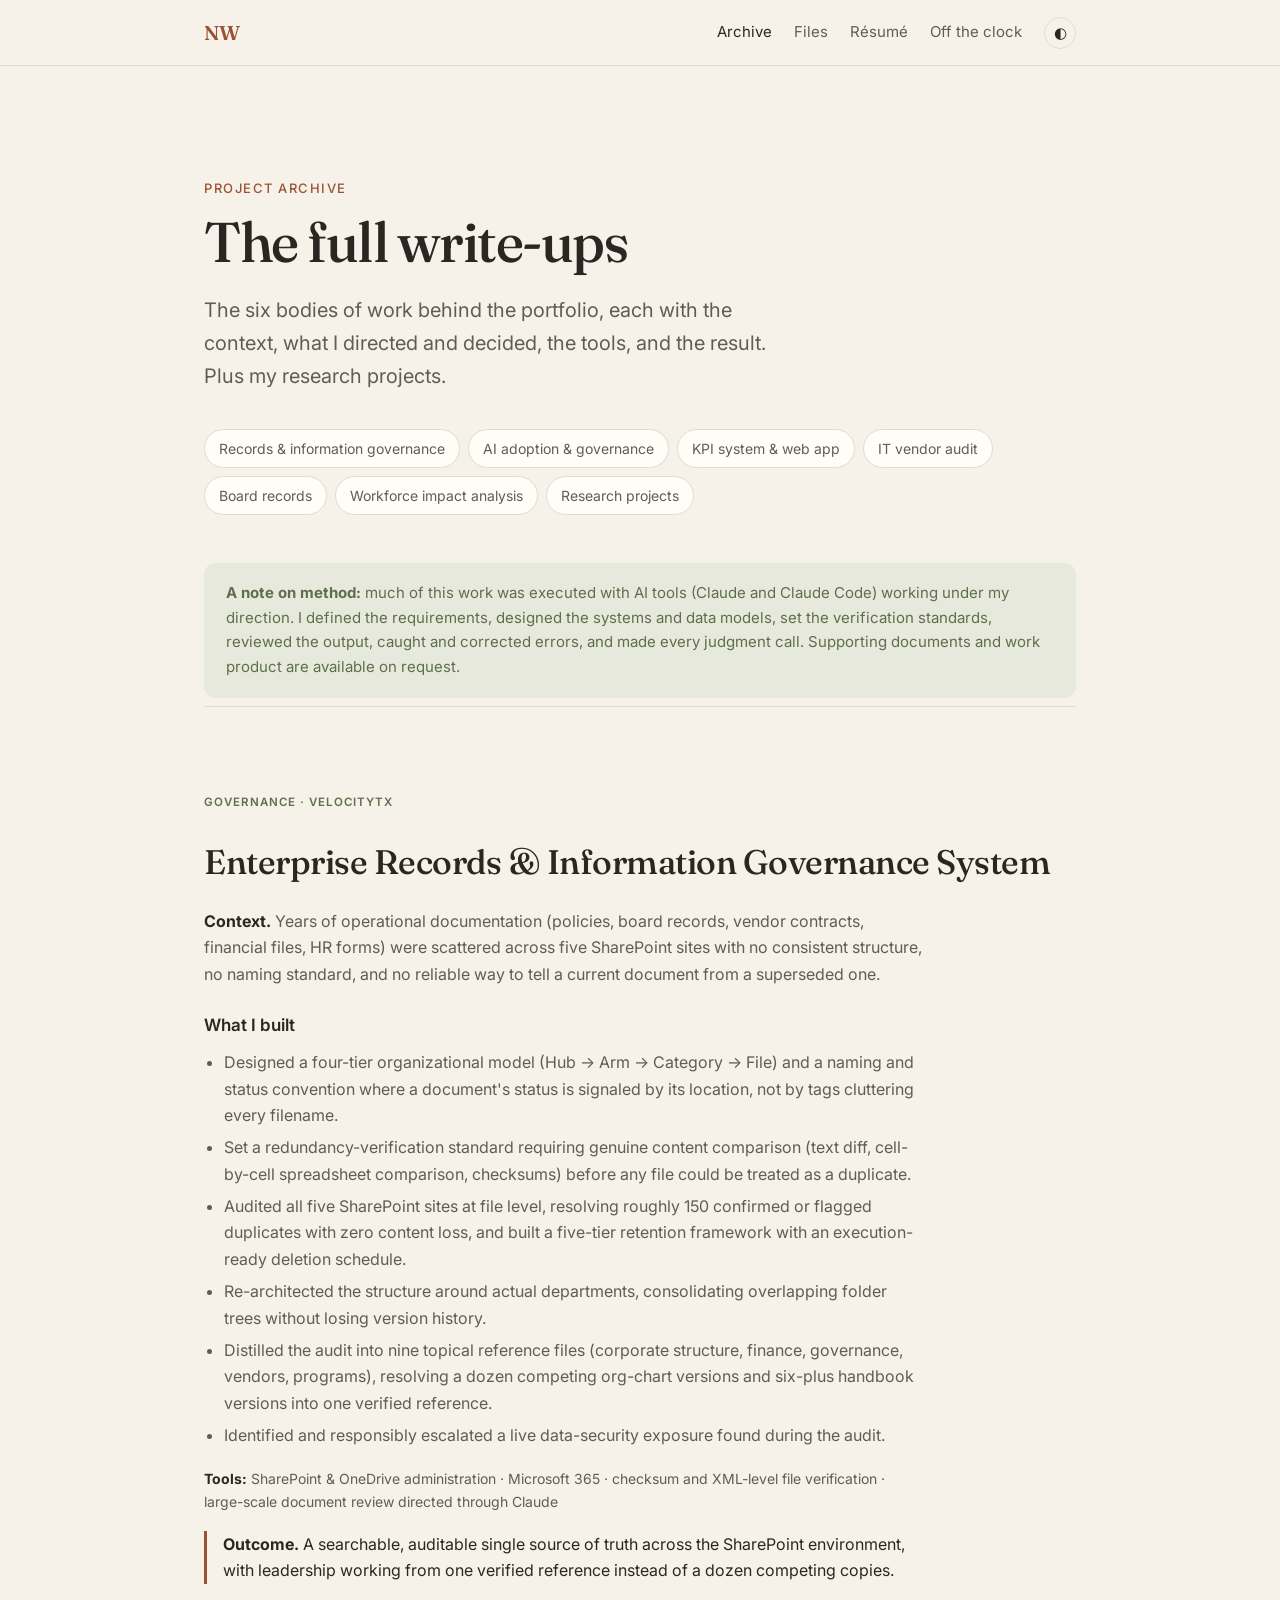
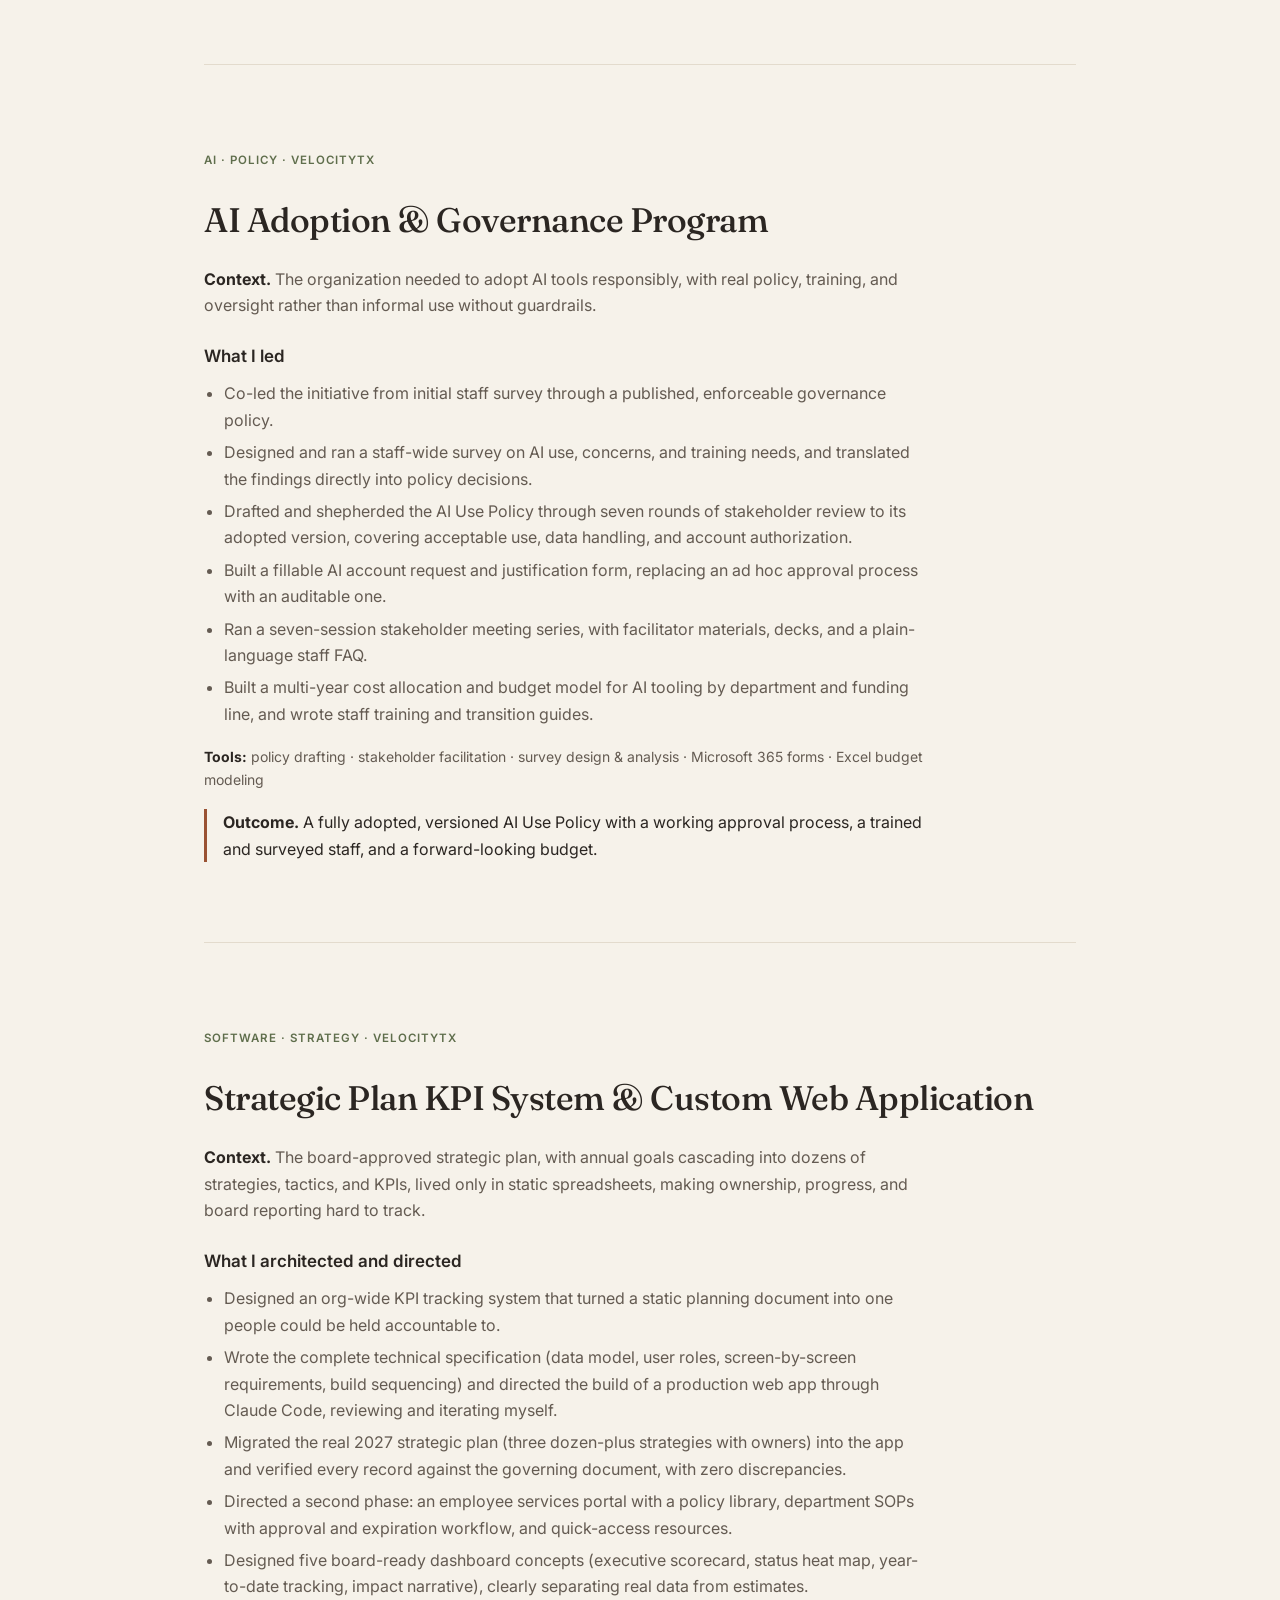
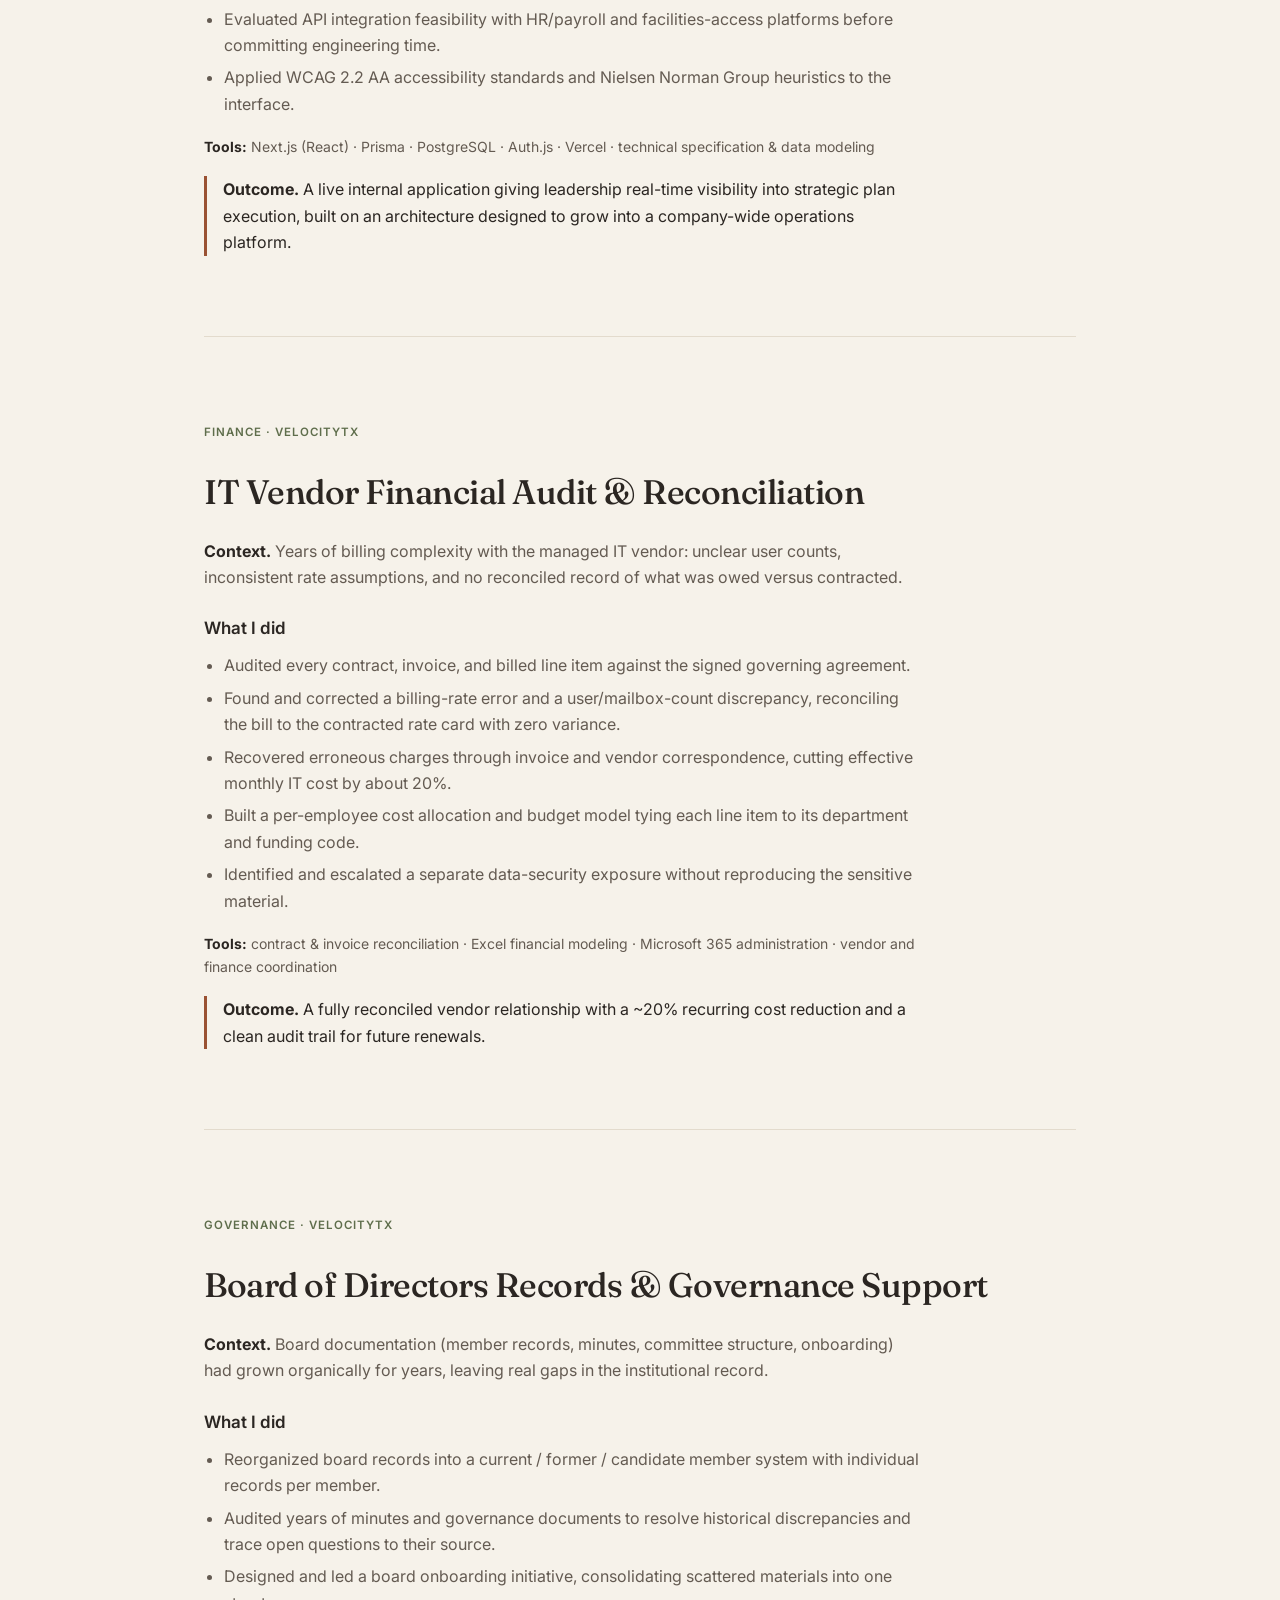
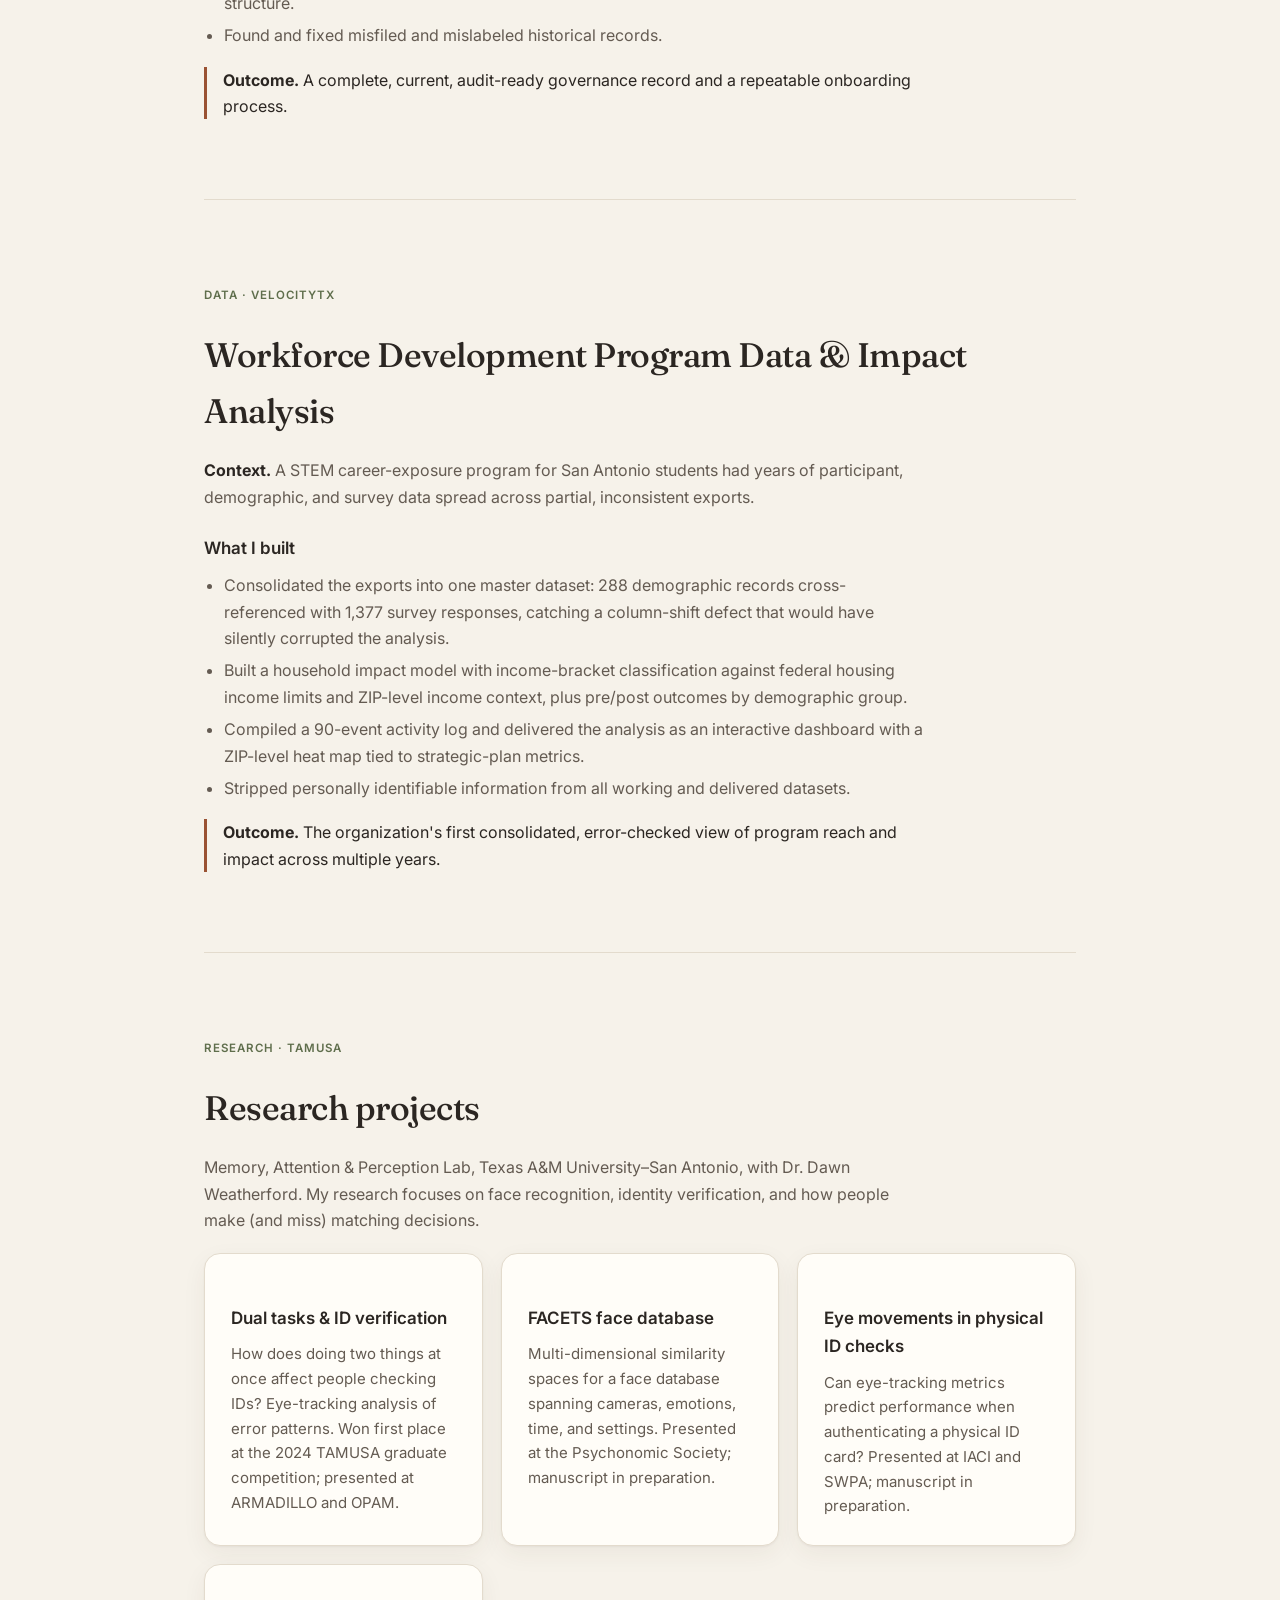
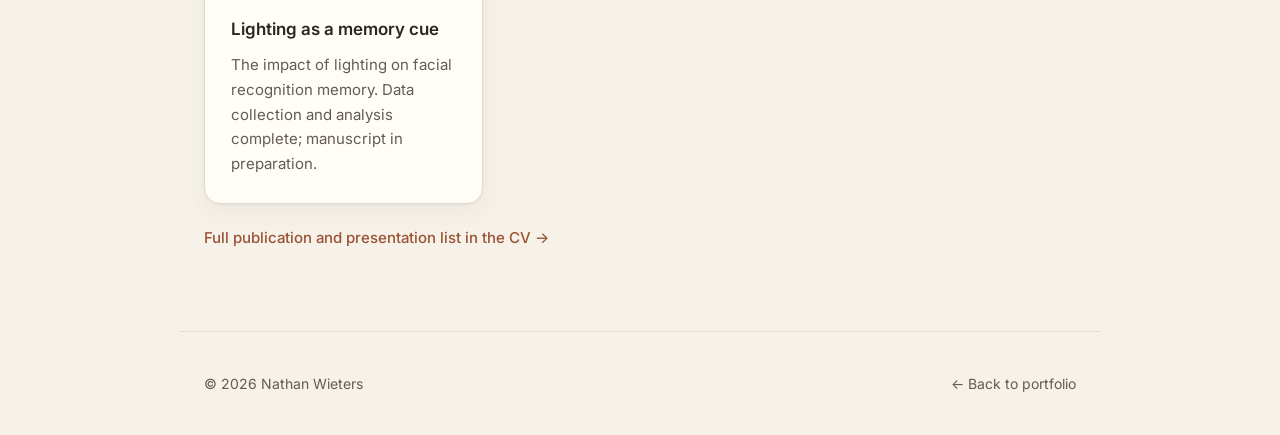
==== archive.html @ 7f1ba412 "Add project archive, files page, personal page, and photos Co-Authored-By: Claude Opus 5.5 <noreply@" ====
<!doctype html>
<html lang="en">
<head>
  <meta charset="utf-8">
  <meta name="viewport" content="width=device-width, initial-scale=1">
  <title>Project Archive — Nathan Wieters</title>
  <meta name="description" content="In-depth case studies of Nathan Wieters' operations, governance, data, and research work.">
  <link rel="icon" href="data:image/svg+xml,<svg xmlns='http://www.w3.org/2000/svg' viewBox='0 0 64 64'><rect width='64' height='64' rx='14' fill='%239a5233'/><text x='32' y='43' font-family='Georgia,serif' font-size='30' fill='%23fffaf3' text-anchor='middle'>NW</text></svg>">
  <link rel="preconnect" href="https://fonts.googleapis.com">
  <link rel="preconnect" href="https://fonts.gstatic.com" crossorigin>
  <link href="https://fonts.googleapis.com/css2?family=Fraunces:opsz,wght@9..144,400;9..144,500;9..144,600&family=Inter:wght@400;500;600&display=swap" rel="stylesheet">
  <link rel="stylesheet" href="styles.css">
</head>
<body>
  <div class="nav-wrap">
    <header class="nav">
      <a href="index.html" class="logo">NW</a>
      <nav>
        <a href="archive.html" aria-current="page">Archive</a>
        <a href="files.html">Files</a>
        <a href="resume.html">Résumé</a>
        <a href="me.html" class="hide-sm">Off the clock</a>
        <button id="theme-toggle" aria-label="Toggle dark mode">◐</button>
      </nav>
    </header>
  </div>

  <main>
    <section class="hero" style="padding-bottom:48px">
      <p class="eyebrow">Project archive</p>
      <h1 style="font-size:clamp(38px,6vw,56px)">The full write-ups</h1>
      <p class="lead">The six bodies of work behind the portfolio, each with the context, what I directed and decided, the tools, and the result. Plus my research projects.</p>
      <ul class="toc">
        <li><a href="#records">Records &amp; information governance</a></li>
        <li><a href="#ai">AI adoption &amp; governance</a></li>
        <li><a href="#kpi">KPI system &amp; web app</a></li>
        <li><a href="#vendor">IT vendor audit</a></li>
        <li><a href="#board">Board records</a></li>
        <li><a href="#workforce">Workforce impact analysis</a></li>
        <li><a href="#research">Research projects</a></li>
      </ul>
    </section>

    <section class="note-sec">
      <p class="note"><b>A note on method:</b> much of this work was executed with AI tools (Claude and Claude Code) working under my direction. I defined the requirements, designed the systems and data models, set the verification standards, reviewed the output, caught and corrected errors, and made every judgment call. Supporting documents and work product are available on request.</p>
    </section>

    <section id="records" class="case">
      <span class="tag">Governance · VelocityTX</span>
      <h2>Enterprise Records &amp; Information Governance System</h2>
      <p class="context"><b>Context.</b> Years of operational documentation (policies, board records, vendor contracts, financial files, HR forms) were scattered across five SharePoint sites with no consistent structure, no naming standard, and no reliable way to tell a current document from a superseded one.</p>
      <h3>What I built</h3>
      <ul>
        <li>Designed a four-tier organizational model (Hub → Arm → Category → File) and a naming and status convention where a document's status is signaled by its location, not by tags cluttering every filename.</li>
        <li>Set a redundancy-verification standard requiring genuine content comparison (text diff, cell-by-cell spreadsheet comparison, checksums) before any file could be treated as a duplicate.</li>
        <li>Audited all five SharePoint sites at file level, resolving roughly 150 confirmed or flagged duplicates with zero content loss, and built a five-tier retention framework with an execution-ready deletion schedule.</li>
        <li>Re-architected the structure around actual departments, consolidating overlapping folder trees without losing version history.</li>
        <li>Distilled the audit into nine topical reference files (corporate structure, finance, governance, vendors, programs), resolving a dozen competing org-chart versions and six-plus handbook versions into one verified reference.</li>
        <li>Identified and responsibly escalated a live data-security exposure found during the audit.</li>
      </ul>
      <p class="tools"><b>Tools:</b> SharePoint &amp; OneDrive administration · Microsoft 365 · checksum and XML-level file verification · large-scale document review directed through Claude</p>
      <p class="outcome"><b>Outcome.</b> A searchable, auditable single source of truth across the SharePoint environment, with leadership working from one verified reference instead of a dozen competing copies.</p>
    </section>

    <section id="ai" class="case">
      <span class="tag">AI · Policy · VelocityTX</span>
      <h2>AI Adoption &amp; Governance Program</h2>
      <p class="context"><b>Context.</b> The organization needed to adopt AI tools responsibly, with real policy, training, and oversight rather than informal use without guardrails.</p>
      <h3>What I led</h3>
      <ul>
        <li>Co-led the initiative from initial staff survey through a published, enforceable governance policy.</li>
        <li>Designed and ran a staff-wide survey on AI use, concerns, and training needs, and translated the findings directly into policy decisions.</li>
        <li>Drafted and shepherded the AI Use Policy through seven rounds of stakeholder review to its adopted version, covering acceptable use, data handling, and account authorization.</li>
        <li>Built a fillable AI account request and justification form, replacing an ad hoc approval process with an auditable one.</li>
        <li>Ran a seven-session stakeholder meeting series, with facilitator materials, decks, and a plain-language staff FAQ.</li>
        <li>Built a multi-year cost allocation and budget model for AI tooling by department and funding line, and wrote staff training and transition guides.</li>
      </ul>
      <p class="tools"><b>Tools:</b> policy drafting · stakeholder facilitation · survey design &amp; analysis · Microsoft 365 forms · Excel budget modeling</p>
      <p class="outcome"><b>Outcome.</b> A fully adopted, versioned AI Use Policy with a working approval process, a trained and surveyed staff, and a forward-looking budget.</p>
    </section>

    <section id="kpi" class="case">
      <span class="tag">Software · Strategy · VelocityTX</span>
      <h2>Strategic Plan KPI System &amp; Custom Web Application</h2>
      <p class="context"><b>Context.</b> The board-approved strategic plan, with annual goals cascading into dozens of strategies, tactics, and KPIs, lived only in static spreadsheets, making ownership, progress, and board reporting hard to track.</p>
      <h3>What I architected and directed</h3>
      <ul>
        <li>Designed an org-wide KPI tracking system that turned a static planning document into one people could be held accountable to.</li>
        <li>Wrote the complete technical specification (data model, user roles, screen-by-screen requirements, build sequencing) and directed the build of a production web app through Claude Code, reviewing and iterating myself.</li>
        <li>Migrated the real 2027 strategic plan (three dozen-plus strategies with owners) into the app and verified every record against the governing document, with zero discrepancies.</li>
        <li>Directed a second phase: an employee services portal with a policy library, department SOPs with approval and expiration workflow, and quick-access resources.</li>
        <li>Designed five board-ready dashboard concepts (executive scorecard, status heat map, year-to-date tracking, impact narrative), clearly separating real data from estimates.</li>
        <li>Evaluated API integration feasibility with HR/payroll and facilities-access platforms before committing engineering time.</li>
        <li>Applied WCAG 2.2 AA accessibility standards and Nielsen Norman Group heuristics to the interface.</li>
      </ul>
      <p class="tools"><b>Tools:</b> Next.js (React) · Prisma · PostgreSQL · Auth.js · Vercel · technical specification &amp; data modeling</p>
      <p class="outcome"><b>Outcome.</b> A live internal application giving leadership real-time visibility into strategic plan execution, built on an architecture designed to grow into a company-wide operations platform.</p>
    </section>

    <section id="vendor" class="case">
      <span class="tag">Finance · VelocityTX</span>
      <h2>IT Vendor Financial Audit &amp; Reconciliation</h2>
      <p class="context"><b>Context.</b> Years of billing complexity with the managed IT vendor: unclear user counts, inconsistent rate assumptions, and no reconciled record of what was owed versus contracted.</p>
      <h3>What I did</h3>
      <ul>
        <li>Audited every contract, invoice, and billed line item against the signed governing agreement.</li>
        <li>Found and corrected a billing-rate error and a user/mailbox-count discrepancy, reconciling the bill to the contracted rate card with zero variance.</li>
        <li>Recovered erroneous charges through invoice and vendor correspondence, cutting effective monthly IT cost by about 20%.</li>
        <li>Built a per-employee cost allocation and budget model tying each line item to its department and funding code.</li>
        <li>Identified and escalated a separate data-security exposure without reproducing the sensitive material.</li>
      </ul>
      <p class="tools"><b>Tools:</b> contract &amp; invoice reconciliation · Excel financial modeling · Microsoft 365 administration · vendor and finance coordination</p>
      <p class="outcome"><b>Outcome.</b> A fully reconciled vendor relationship with a ~20% recurring cost reduction and a clean audit trail for future renewals.</p>
    </section>

    <section id="board" class="case">
      <span class="tag">Governance · VelocityTX</span>
      <h2>Board of Directors Records &amp; Governance Support</h2>
      <p class="context"><b>Context.</b> Board documentation (member records, minutes, committee structure, onboarding) had grown organically for years, leaving real gaps in the institutional record.</p>
      <h3>What I did</h3>
      <ul>
        <li>Reorganized board records into a current / former / candidate member system with individual records per member.</li>
        <li>Audited years of minutes and governance documents to resolve historical discrepancies and trace open questions to their source.</li>
        <li>Designed and led a board onboarding initiative, consolidating scattered materials into one structure.</li>
        <li>Found and fixed misfiled and mislabeled historical records.</li>
      </ul>
      <p class="outcome"><b>Outcome.</b> A complete, current, audit-ready governance record and a repeatable onboarding process.</p>
    </section>

    <section id="workforce" class="case">
      <span class="tag">Data · VelocityTX</span>
      <h2>Workforce Development Program Data &amp; Impact Analysis</h2>
      <p class="context"><b>Context.</b> A STEM career-exposure program for San Antonio students had years of participant, demographic, and survey data spread across partial, inconsistent exports.</p>
      <h3>What I built</h3>
      <ul>
        <li>Consolidated the exports into one master dataset: 288 demographic records cross-referenced with 1,377 survey responses, catching a column-shift defect that would have silently corrupted the analysis.</li>
        <li>Built a household impact model with income-bracket classification against federal housing income limits and ZIP-level income context, plus pre/post outcomes by demographic group.</li>
        <li>Compiled a 90-event activity log and delivered the analysis as an interactive dashboard with a ZIP-level heat map tied to strategic-plan metrics.</li>
        <li>Stripped personally identifiable information from all working and delivered datasets.</li>
      </ul>
      <p class="outcome"><b>Outcome.</b> The organization's first consolidated, error-checked view of program reach and impact across multiple years.</p>
    </section>

    <section id="research" class="case">
      <span class="tag">Research · TAMUSA</span>
      <h2>Research projects</h2>
      <p class="context">Memory, Attention &amp; Perception Lab, Texas A&amp;M University–San Antonio, with Dr. Dawn Weatherford. My research focuses on face recognition, identity verification, and how people make (and miss) matching decisions.</p>
      <div class="grid" style="margin-top:20px">
        <article class="card">
          <h3>Dual tasks &amp; ID verification</h3>
          <p>How does doing two things at once affect people checking IDs? Eye-tracking analysis of error patterns. Won first place at the 2024 TAMUSA graduate competition; presented at ARMADILLO and OPAM.</p>
        </article>
        <article class="card">
          <h3>FACETS face database</h3>
          <p>Multi-dimensional similarity spaces for a face database spanning cameras, emotions, time, and settings. Presented at the Psychonomic Society; manuscript in preparation.</p>
        </article>
        <article class="card">
          <h3>Eye movements in physical ID checks</h3>
          <p>Can eye-tracking metrics predict performance when authenticating a physical ID card? Presented at IACI and SWPA; manuscript in preparation.</p>
        </article>
        <article class="card">
          <h3>Lighting as a memory cue</h3>
          <p>The impact of lighting on facial recognition memory. Data collection and analysis complete; manuscript in preparation.</p>
        </article>
      </div>
      <p style="margin-top:20px"><a class="link" href="cv.html">Full publication and presentation list in the CV →</a></p>
    </section>
  </main>

  <footer><span>© <span id="year"></span> Nathan Wieters</span><a href="index.html">← Back to portfolio</a></footer>
  <script src="theme.js"></script>
</body>
</html>
---- styles.css ----
/* ---------- Earth-tone palette ----------
   60% warm cream base · 30% stone/sage neutrals · 10% terracotta accent
   Text colors checked for WCAG AA contrast on their backgrounds. */
:root {
  --bg: #f6f2ea;        /* warm cream */
  --surface: #fffdf8;   /* card */
  --text: #2b2622;      /* espresso */
  --muted: #645b52;     /* warm stone */
  --line: #e3dbcd;      /* sand */
  --accent: #9a5233;    /* terracotta */
  --sage: #5f6e4c;      /* deep sage (text) */
  --sage-bg: #e6e9dc;   /* pale sage (chips) */
  --shadow: 0 1px 2px rgba(60, 45, 30, .05), 0 8px 24px rgba(60, 45, 30, .06);
}
@media (prefers-color-scheme: dark) {
  :root:not([data-theme="light"]) {
    --bg: #1c1a17; --surface: #24211d; --text: #ede6da; --muted: #aba193;
    --line: #36312a; --accent: #d68e66; --sage: #aab894; --sage-bg: #2c3127;
    --shadow: none;
  }
}
:root[data-theme="dark"] {
  --bg: #1c1a17; --surface: #24211d; --text: #ede6da; --muted: #aba193;
  --line: #36312a; --accent: #d68e66; --sage: #aab894; --sage-bg: #2c3127;
  --shadow: none;
}

* { box-sizing: border-box; margin: 0; padding: 0; }
html { scroll-behavior: smooth; }
body {
  font-family: "Inter", system-ui, -apple-system, sans-serif;
  background: var(--bg); color: var(--text);
  line-height: 1.65; font-size: 16px; -webkit-font-smoothing: antialiased;
  transition: background .2s, color .2s;
}
a { color: inherit; text-decoration: none; }
h1, h2, .serif { font-family: "Fraunces", Georgia, serif; font-weight: 500; }

/* ---------- Nav ---------- */
.nav-wrap {
  position: sticky; top: 0; z-index: 10;
  background: color-mix(in srgb, var(--bg) 88%, transparent);
  backdrop-filter: blur(10px); -webkit-backdrop-filter: blur(10px);
  border-bottom: 1px solid var(--line);
}
.nav {
  display: flex; justify-content: space-between; align-items: center;
  max-width: 920px; margin: 0 auto; padding: 16px 24px;
}
.logo { font-family: "Fraunces", Georgia, serif; font-size: 20px; font-weight: 600; color: var(--accent); }
.nav nav { display: flex; gap: 22px; align-items: center; }
.nav nav a { color: var(--muted); font-size: 15px; transition: color .15s; }
.nav nav a:hover, .nav nav a[aria-current="page"] { color: var(--text); }
#theme-toggle {
  background: none; border: 1px solid var(--line); color: var(--text);
  border-radius: 50%; width: 32px; height: 32px; cursor: pointer; font-size: 15px;
}

/* ---------- Layout ---------- */
main { max-width: 920px; margin: 0 auto; padding: 0 24px; }
section { padding: 80px 0; border-top: 1px solid var(--line); scroll-margin-top: 64px; }
.hero { border-top: none; padding: 112px 0 96px; }
.eyebrow {
  color: var(--accent); font-weight: 500; font-size: 13px;
  letter-spacing: 1.5px; text-transform: uppercase; margin-bottom: 14px;
}
h1 { font-size: clamp(44px, 8vw, 76px); line-height: 1.04; letter-spacing: -1.5px; }
h2 { font-size: 34px; letter-spacing: -.5px; margin-bottom: 28px; }
h3 { font-size: 17px; font-weight: 600; margin-bottom: 6px; }
.lead { font-size: 20px; color: var(--muted); max-width: 600px; margin: 22px 0 36px; }
section > p { color: var(--muted); max-width: 660px; }
section > p + p { margin-top: 14px; }

/* ---------- Buttons ---------- */
.cta { display: flex; gap: 12px; flex-wrap: wrap; margin-top: 8px; }
.btn {
  padding: 11px 22px; border-radius: 999px; border: 1px solid var(--line);
  background: var(--surface); font-weight: 500; font-size: 15px;
  transition: transform .15s, border-color .15s, background .15s;
}
.btn:hover { border-color: var(--muted); transform: translateY(-1px); }
.btn.primary { background: var(--accent); color: #fffaf3; border-color: var(--accent); }
.btn.primary:hover { filter: brightness(1.06); }

/* ---------- Chips ---------- */
.skills { list-style: none; display: flex; flex-wrap: wrap; gap: 8px; margin-top: 28px; }
.skills li {
  padding: 6px 14px; border-radius: 999px; background: var(--sage-bg);
  color: var(--sage); font-size: 14px; font-weight: 500;
}

/* ---------- Work cards ---------- */
.grid { display: grid; grid-template-columns: repeat(auto-fill, minmax(260px, 1fr)); gap: 18px; }
.card {
  padding: 26px; border-radius: 16px; background: var(--surface);
  border: 1px solid var(--line); box-shadow: var(--shadow);
  transition: transform .2s, border-color .2s;
}
.card:hover { transform: translateY(-3px); border-color: var(--muted); }
.card p { color: var(--muted); font-size: 15px; }
.tag {
  display: inline-block; font-size: 11.5px; font-weight: 600; color: var(--sage);
  margin-bottom: 12px; letter-spacing: 1px; text-transform: uppercase;
}
.metric {
  display: block; font-family: "Fraunces", Georgia, serif; font-size: 28px;
  color: var(--accent); line-height: 1.1; margin-bottom: 8px;
}
.link { color: var(--accent); font-weight: 500; font-size: 15px; }
.link:hover { text-decoration: underline; text-underline-offset: 3px; }

/* ---------- Timeline ---------- */
.timeline .item {
  display: grid; grid-template-columns: 150px 1fr; gap: 24px;
  padding: 22px 0; border-bottom: 1px solid var(--line);
}
.timeline .item:last-child { border-bottom: none; }
.when { color: var(--muted); font-size: 14px; padding-top: 2px; font-variant-numeric: tabular-nums; }
.timeline p { color: var(--muted); font-size: 15px; }

.two-col { display: grid; grid-template-columns: 1fr 1fr; gap: 44px; }
.two-col p { color: var(--muted); font-size: 15px; margin-bottom: 12px; }

/* ---------- Documents (résumé / CV) ---------- */
.doc-cards { display: grid; grid-template-columns: 1fr 1fr; gap: 18px; }
.doc-card { display: block; }
.doc-card h3 { font-family: "Fraunces", Georgia, serif; font-size: 22px; font-weight: 500; }

.doc { padding: 64px 0 40px; }
.doc-head { display: flex; justify-content: space-between; align-items: flex-end; gap: 24px; flex-wrap: wrap; padding-bottom: 28px; border-bottom: 2px solid var(--text); }
.doc-head h1 { font-size: clamp(36px, 6vw, 52px); }
.doc-head .contact { color: var(--muted); font-size: 14px; margin-top: 8px; }
.doc-head .contact a { color: var(--accent); }
.doc h2 {
  font-family: "Inter", sans-serif; font-size: 13px; font-weight: 600; letter-spacing: 1.6px;
  text-transform: uppercase; color: var(--accent); margin: 40px 0 16px;
}
.doc .entry { margin-bottom: 22px; }
.doc .entry-head { display: flex; justify-content: space-between; gap: 16px; flex-wrap: wrap; }
.doc .entry-head h3 { margin: 0; }
.doc .entry-head span { color: var(--muted); font-size: 14px; font-variant-numeric: tabular-nums; }
.doc .org { color: var(--muted); font-size: 14px; font-style: italic; margin-bottom: 6px; }
.doc ul { padding-left: 18px; color: var(--muted); font-size: 15px; }
.doc li { margin: 4px 0; }
.doc p { color: var(--muted); font-size: 15px; }
.doc ol { padding-left: 20px; color: var(--muted); font-size: 15px; }
.doc ol li { margin: 8px 0; }
.doc .group { font-weight: 600; color: var(--text); font-size: 15px; margin: 16px 0 4px; }
.doc b { color: var(--text); font-weight: 600; }

/* ---------- Footer ---------- */
footer {
  max-width: 920px; margin: 0 auto; padding: 40px 24px; display: flex;
  justify-content: space-between; flex-wrap: wrap; gap: 12px;
  color: var(--muted); font-size: 14px; border-top: 1px solid var(--line);
}
footer a:hover { color: var(--text); }

/* ---------- Responsive ---------- */
@media (max-width: 680px) {
  .nav { padding: 14px 16px; }
  .nav nav { gap: 14px; }
  .nav nav a { font-size: 14px; }
  .nav nav .hide-sm { display: none; }
  main { padding: 0 16px; }
  section { padding: 60px 0; }
  .hero { padding: 72px 0 64px; }
  h2 { font-size: 28px; }
  .timeline .item { grid-template-columns: 1fr; gap: 4px; }
  .two-col, .doc-cards { grid-template-columns: 1fr; gap: 24px; }
  footer { padding: 32px 16px; }
}

/* ---------- Print (résumé / CV → PDF) ---------- */
@media print {
  :root { --bg: #fff; --surface: #fff; --text: #111; --muted: #333; --accent: #7a3f26; --line: #ccc; }
  .nav-wrap, footer, .no-print { display: none !important; }
  body { font-size: 11pt; line-height: 1.45; }
  main { max-width: none; padding: 0; }
  .doc { padding: 0; }
  .doc h2 { margin: 18px 0 8px; }
  .doc .entry { margin-bottom: 10px; break-inside: avoid; }
  a { text-decoration: none; }
}

/* ---------- Archive ---------- */
.toc { list-style: none; display: flex; flex-wrap: wrap; gap: 8px; }
.toc a {
  display: inline-block; padding: 7px 14px; border-radius: 999px; font-size: 14px;
  border: 1px solid var(--line); background: var(--surface); color: var(--muted);
}
.toc a:hover { color: var(--text); border-color: var(--muted); }
.note-sec { padding: 0 0 8px; border-top: none; }
.note {
  background: var(--sage-bg); color: var(--sage) !important; padding: 18px 22px;
  border-radius: 12px; font-size: 15px; max-width: none !important;
}
.note b { color: inherit; }
.case h2 { margin: 10px 0 18px; }
.case h3 { margin: 24px 0 10px; }
.case ul { padding-left: 20px; color: var(--muted); max-width: 720px; }
.case li { margin: 6px 0; }
.case .context, .case .tools, .case .outcome { color: var(--muted); max-width: 720px; }
.case .tools { margin-top: 18px; font-size: 14px; }
.case .outcome {
  margin-top: 18px; padding-left: 16px; border-left: 3px solid var(--accent); color: var(--text);
}
.case b { color: var(--text); }

/* ---------- Files ---------- */
.file-list { display: grid; gap: 10px; }
.file {
  display: grid; grid-template-columns: 120px 1fr; column-gap: 20px; row-gap: 2px;
  padding: 18px 22px; border-radius: 12px; background: var(--surface);
  border: 1px solid var(--line);
}
a.file:hover { border-color: var(--muted); }
.file-type { grid-row: span 2; color: var(--accent); font-size: 12px; font-weight: 600; letter-spacing: .8px; text-transform: uppercase; padding-top: 3px; }
.file-name { font-weight: 600; }
.file-desc { color: var(--muted); font-size: 14px; }
@media (max-width: 680px) { .file { grid-template-columns: 1fr; } .file-type { grid-row: auto; } }

/* ---------- Personal area: sage-led, softer, more playful ---------- */
.personal { --accent: #5f6e4c; }
@media (prefers-color-scheme: dark) { :root:not([data-theme="light"]) .personal { --accent: #aab894; } }
:root[data-theme="dark"] .personal { --accent: #aab894; }
.personal h1 em { font-style: italic; color: var(--accent); }
.interest-grid { display: grid; grid-template-columns: repeat(auto-fill, minmax(220px, 1fr)); gap: 16px; }
.interest {
  padding: 24px; border-radius: 20px; background: var(--sage-bg);
  transition: transform .2s;
}
.interest:hover { transform: translateY(-3px) rotate(-.4deg); }
.interest .emoji { font-size: 30px; display: block; margin-bottom: 10px; }
.interest p { color: var(--muted); font-size: 15px; }

/* ---------- Photos ---------- */
.hero-split { display: grid; grid-template-columns: 1fr 300px; gap: 56px; align-items: center; }
.portrait {
  width: 100%; height: auto; aspect-ratio: 1 / 1; object-fit: cover; object-position: center 35%;
  border-radius: 24px; border: 1px solid var(--line); box-shadow: var(--shadow);
}
.portrait.tall { aspect-ratio: 3 / 4; object-position: center 30%; }
.gallery { display: grid; grid-template-columns: repeat(auto-fill, minmax(240px, 300px)); gap: 16px; }
.gallery figure { margin: 0; }
.gallery img {
  width: 100%; aspect-ratio: 3 / 4; height: auto; object-fit: cover; display: block;
  border-radius: 16px; border: 1px solid var(--line);
}
.gallery figcaption { color: var(--muted); font-size: 14px; margin-top: 8px; }
@media (max-width: 760px) {
  .hero-split { grid-template-columns: 1fr; gap: 32px; }
  .hero-split .portrait { max-width: 220px; order: -1; }
  .hero-split .portrait.tall { max-width: 240px; }
  .gallery { grid-template-columns: 1fr 1fr; }
}
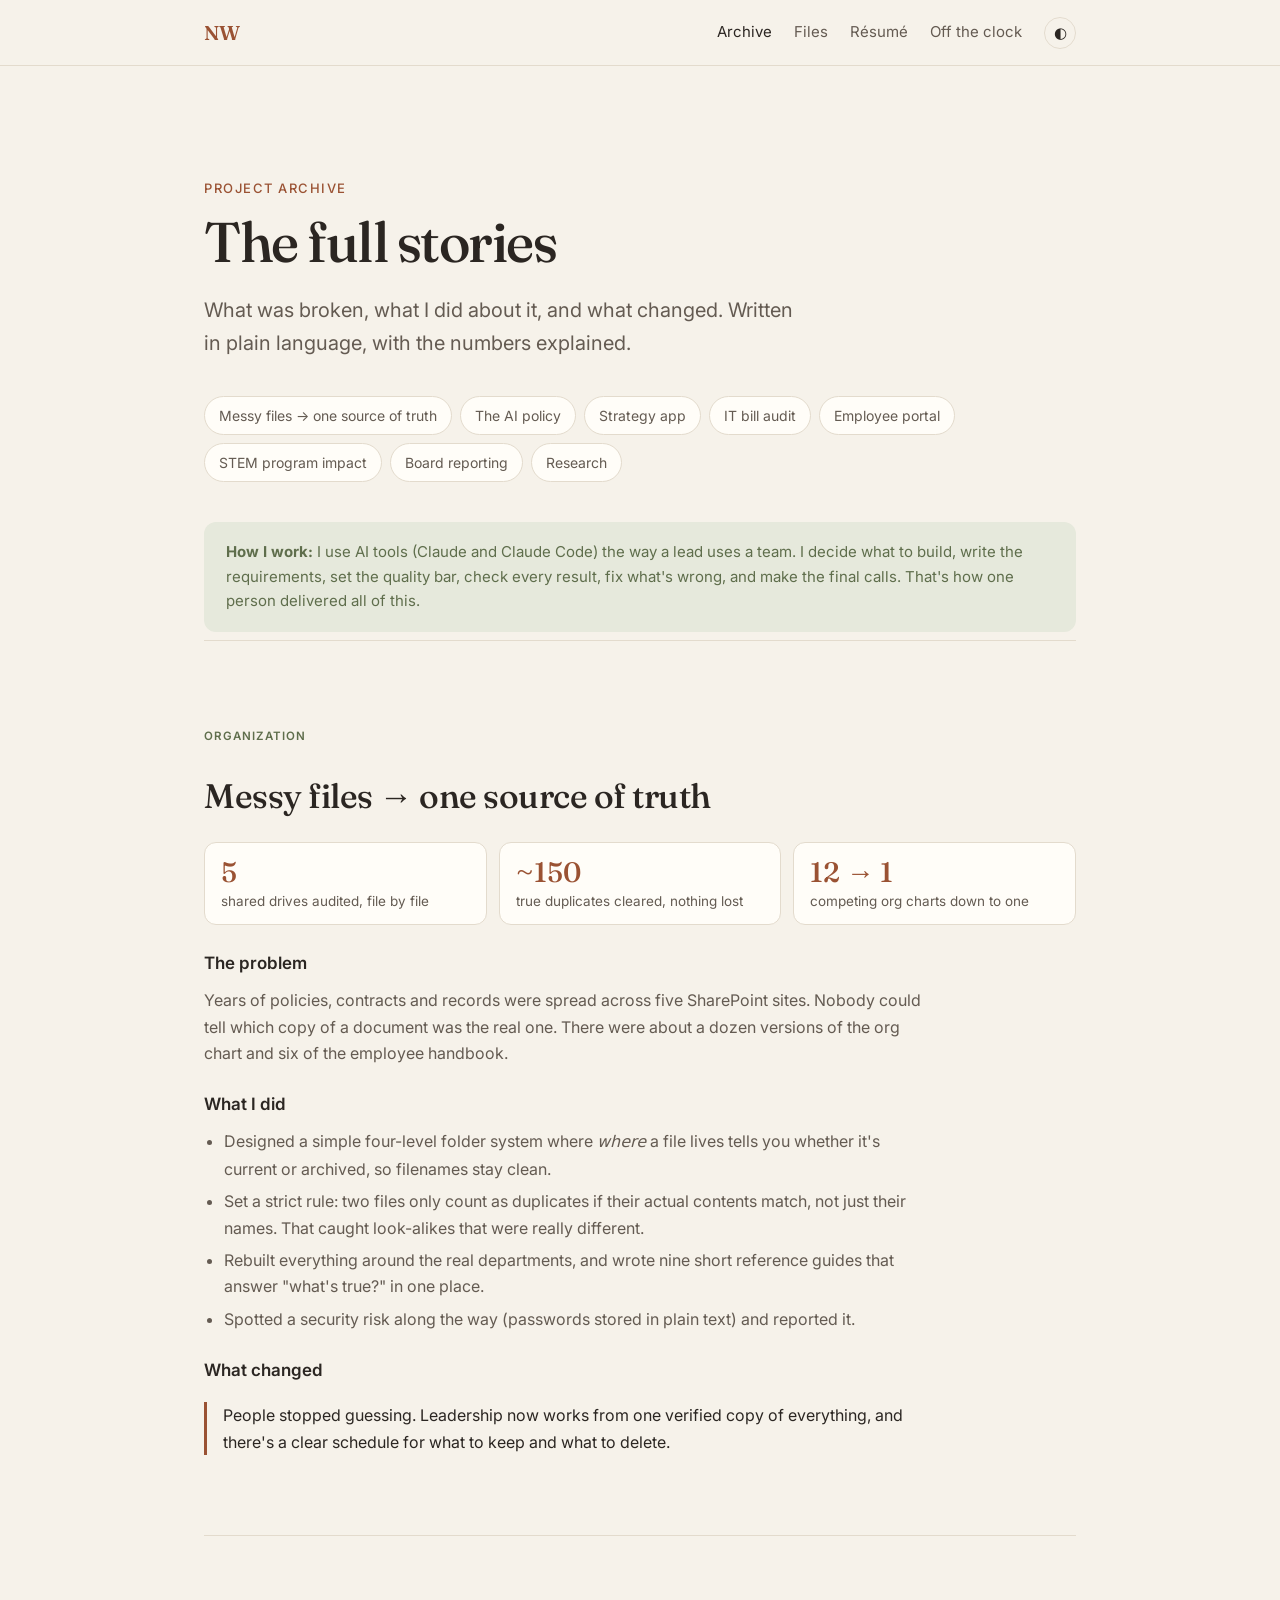
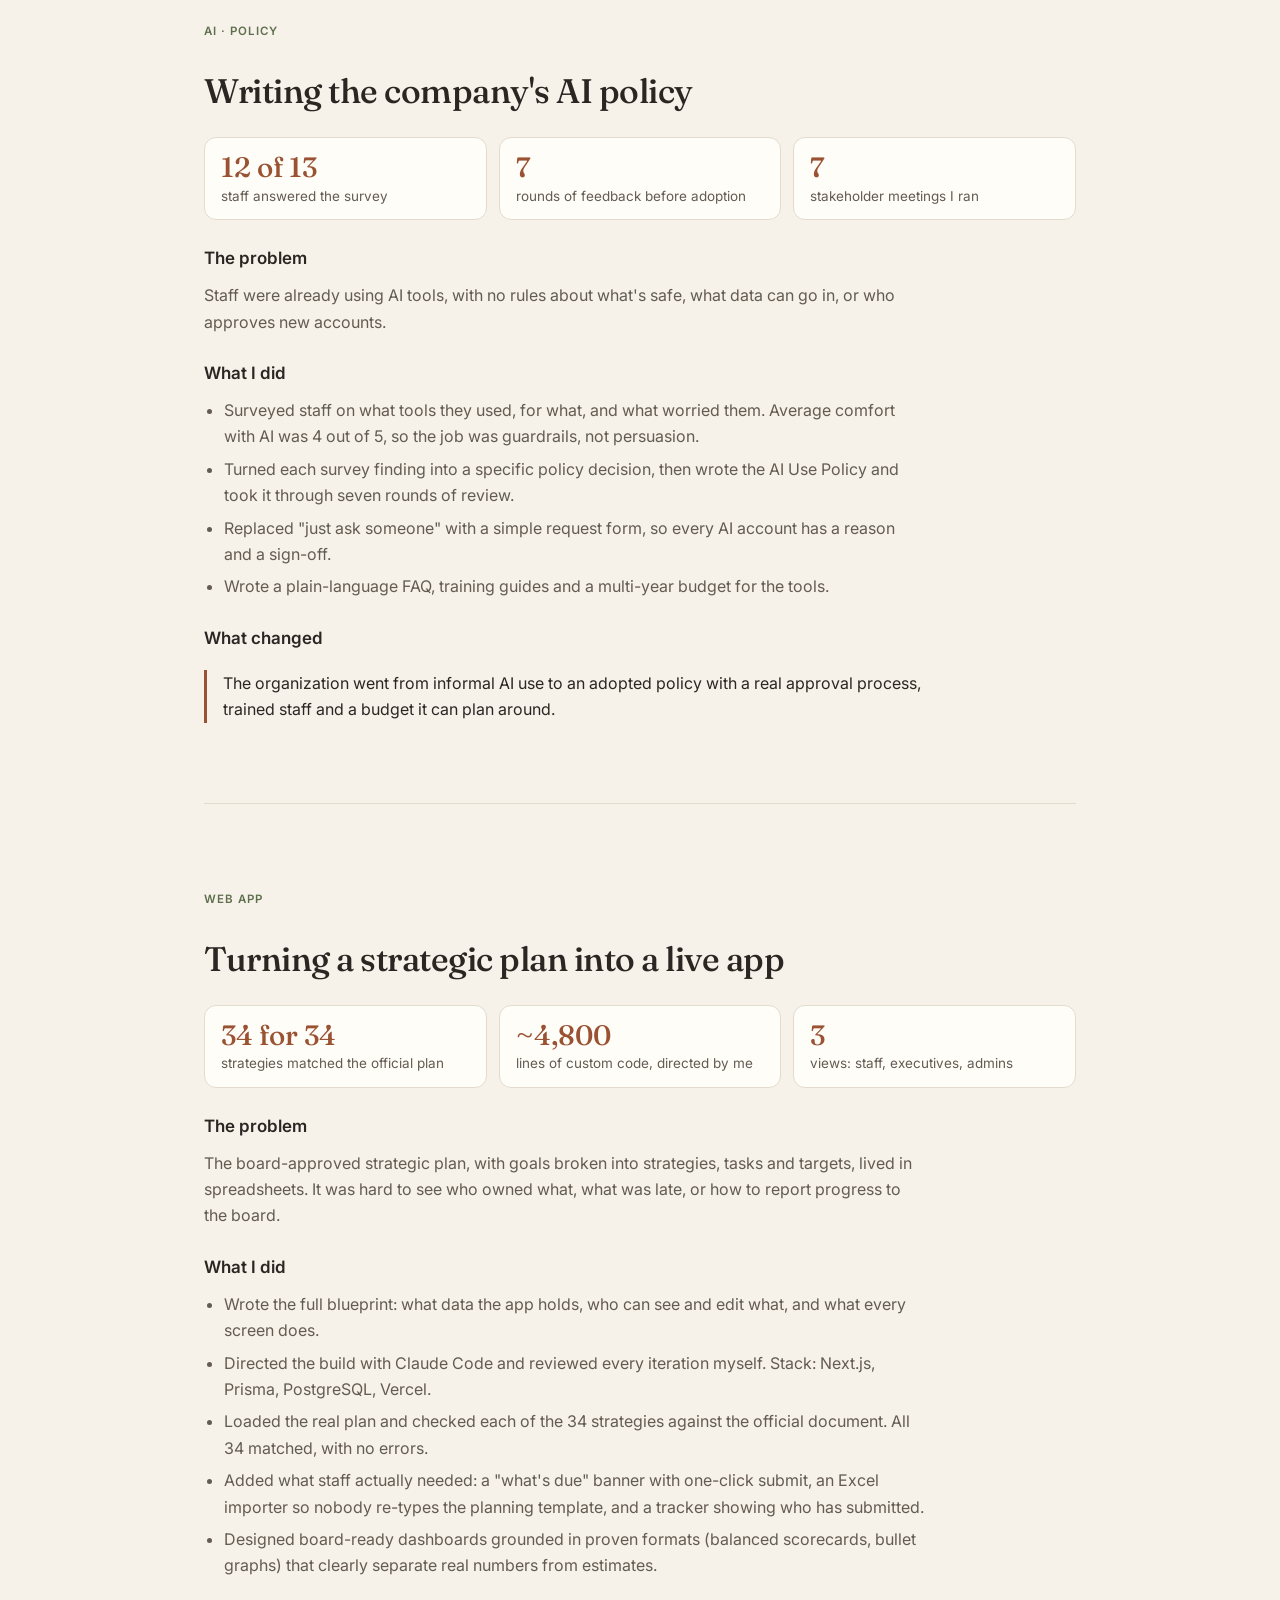
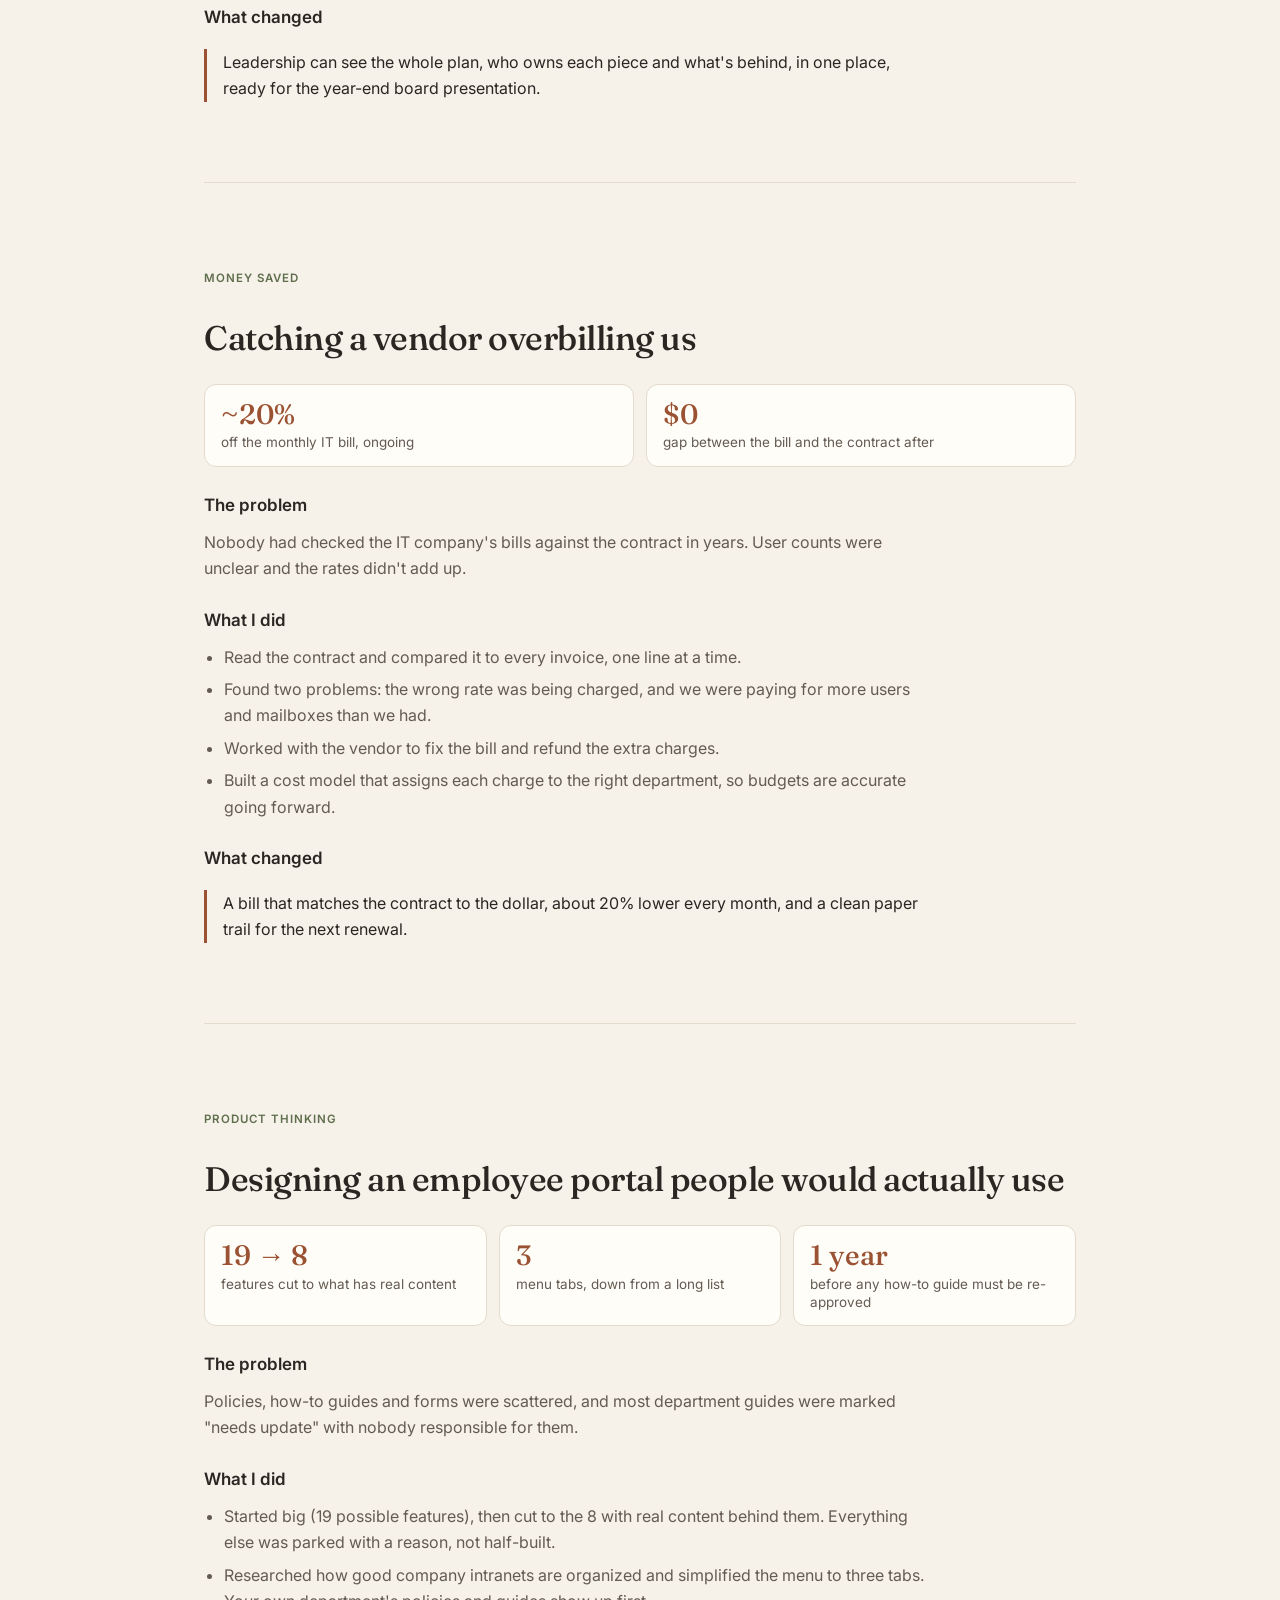
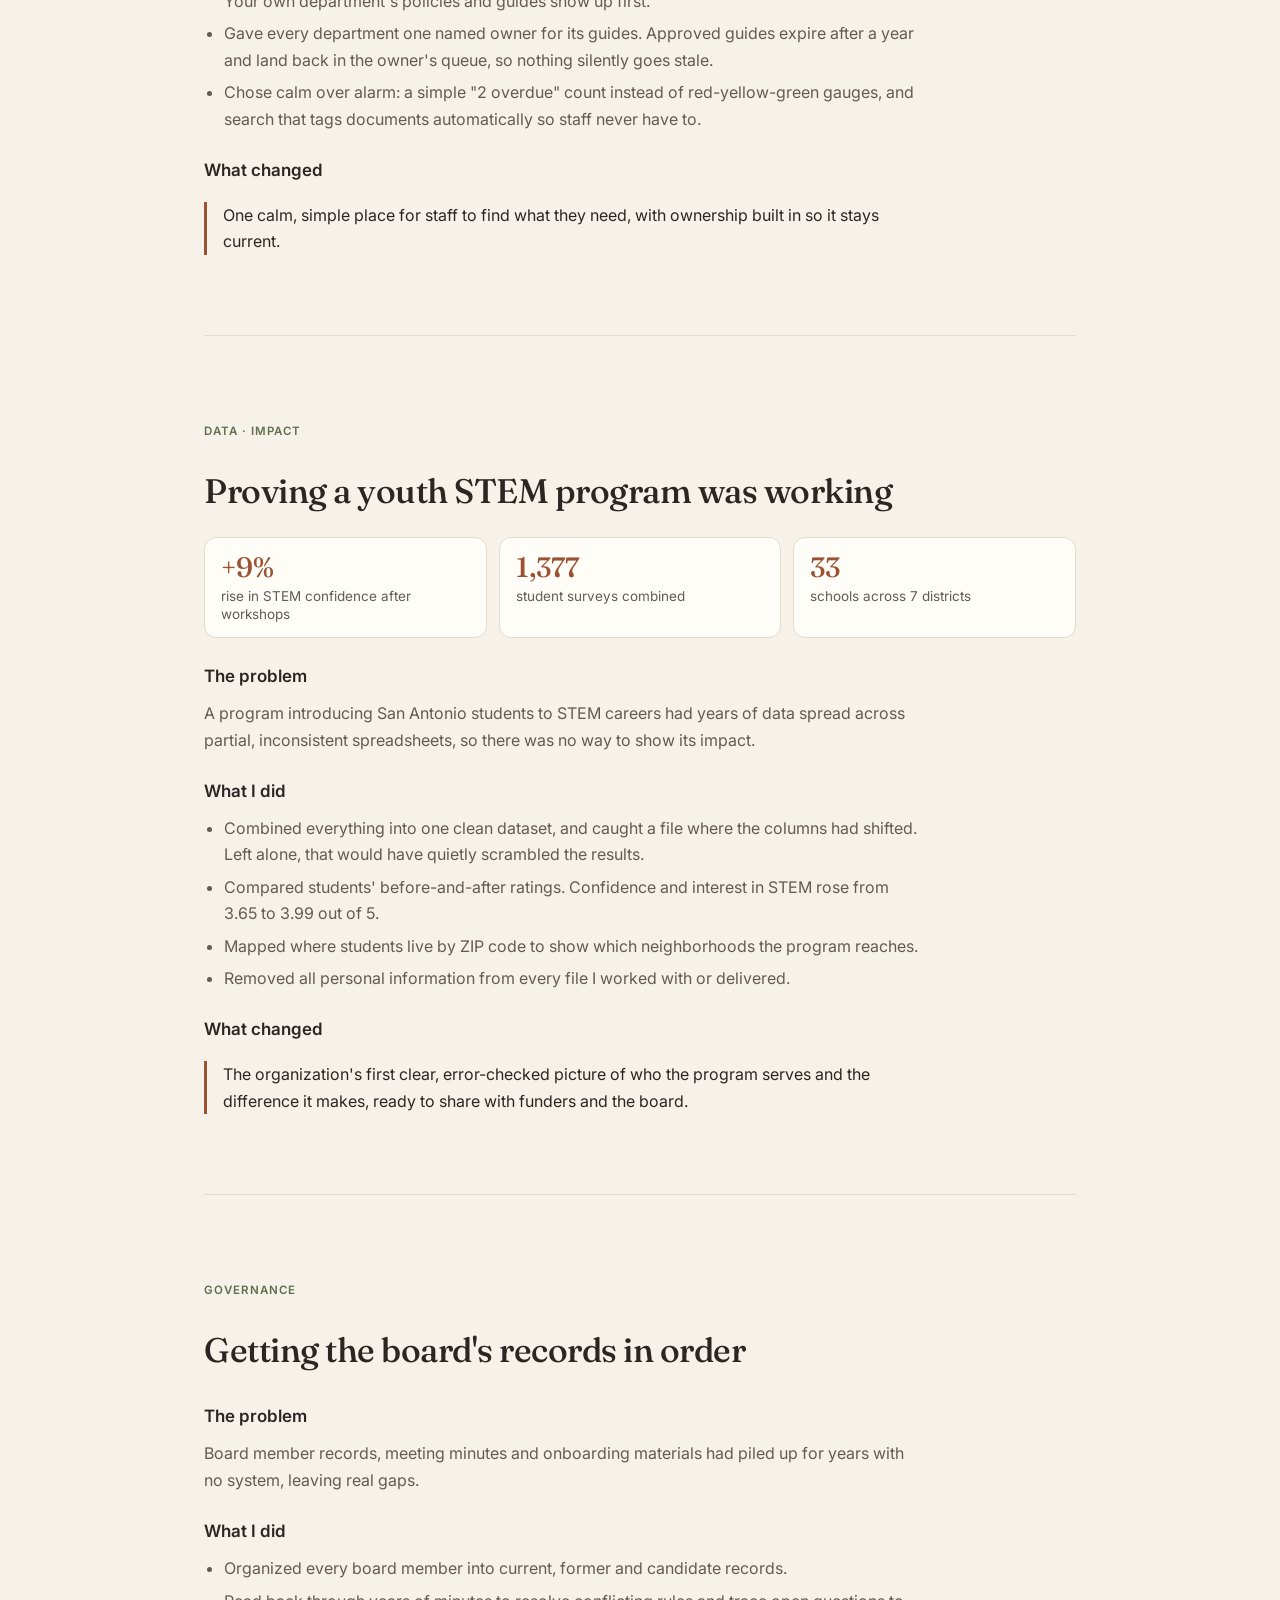
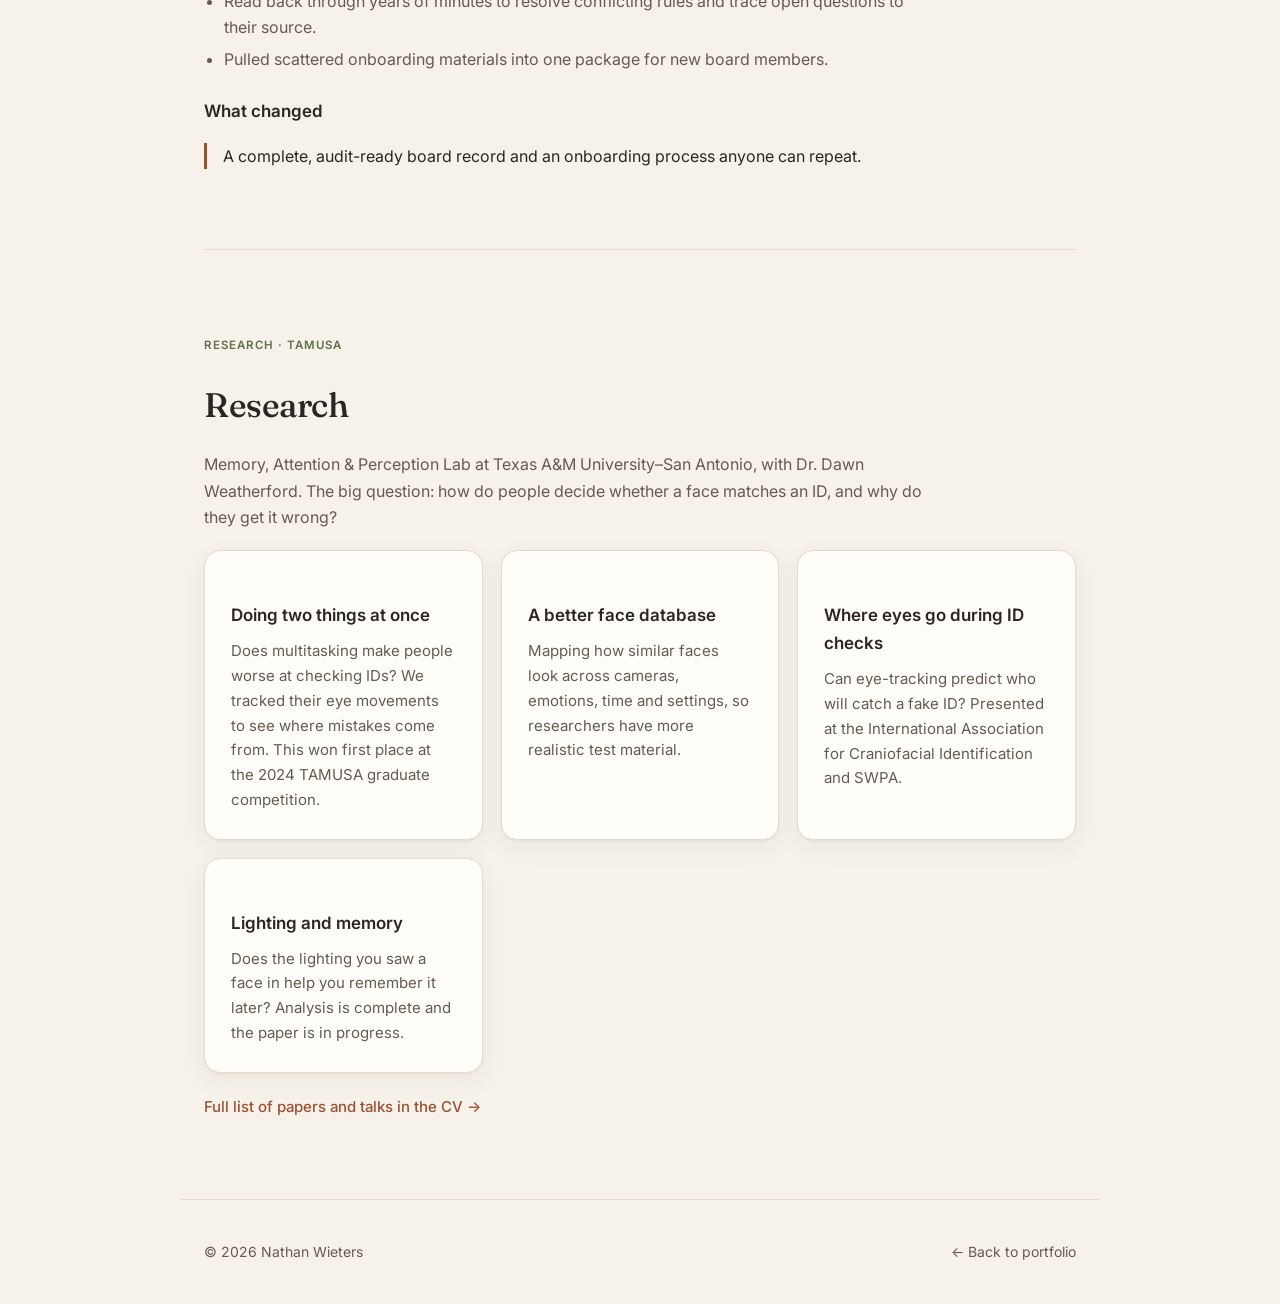
==== commit b6d25e04: "Rewrite work as plain-language, glanceable stories Co-Authored-By: Claude Opus 5.5 <noreply@anthropi" ====
--- a/archive.html
+++ b/archive.html
@@ -4,7 +4,7 @@
   <meta charset="utf-8">
   <meta name="viewport" content="width=device-width, initial-scale=1">
   <title>Project Archive — Nathan Wieters</title>
-  <meta name="description" content="In-depth case studies of Nathan Wieters' operations, governance, data, and research work.">
+  <meta name="description" content="Plain-language case studies of Nathan Wieters' operations, governance, data, and research work.">
   <link rel="icon" href="data:image/svg+xml,<svg xmlns='http://www.w3.org/2000/svg' viewBox='0 0 64 64'><rect width='64' height='64' rx='14' fill='%239a5233'/><text x='32' y='43' font-family='Georgia,serif' font-size='30' fill='%23fffaf3' text-anchor='middle'>NW</text></svg>">
   <link rel="preconnect" href="https://fonts.googleapis.com">
   <link rel="preconnect" href="https://fonts.gstatic.com" crossorigin>
@@ -26,144 +26,190 @@
   </div>
 
   <main>
-    <section class="hero" style="padding-bottom:48px">
+    <section class="hero" style="padding-bottom:40px">
       <p class="eyebrow">Project archive</p>
-      <h1 style="font-size:clamp(38px,6vw,56px)">The full write-ups</h1>
-      <p class="lead">The six bodies of work behind the portfolio, each with the context, what I directed and decided, the tools, and the result. Plus my research projects.</p>
+      <h1 style="font-size:clamp(38px,6vw,56px)">The full stories</h1>
+      <p class="lead">What was broken, what I did about it, and what changed. Written in plain language, with the numbers explained.</p>
       <ul class="toc">
-        <li><a href="#records">Records &amp; information governance</a></li>
-        <li><a href="#ai">AI adoption &amp; governance</a></li>
-        <li><a href="#kpi">KPI system &amp; web app</a></li>
-        <li><a href="#vendor">IT vendor audit</a></li>
-        <li><a href="#board">Board records</a></li>
-        <li><a href="#workforce">Workforce impact analysis</a></li>
-        <li><a href="#research">Research projects</a></li>
+        <li><a href="#records">Messy files → one source of truth</a></li>
+        <li><a href="#ai">The AI policy</a></li>
+        <li><a href="#kpi">Strategy app</a></li>
+        <li><a href="#vendor">IT bill audit</a></li>
+        <li><a href="#portal">Employee portal</a></li>
+        <li><a href="#workforce">STEM program impact</a></li>
+        <li><a href="#board">Board reporting</a></li>
+        <li><a href="#research">Research</a></li>
       </ul>
     </section>
 
     <section class="note-sec">
-      <p class="note"><b>A note on method:</b> much of this work was executed with AI tools (Claude and Claude Code) working under my direction. I defined the requirements, designed the systems and data models, set the verification standards, reviewed the output, caught and corrected errors, and made every judgment call. Supporting documents and work product are available on request.</p>
+      <p class="note"><b>How I work:</b> I use AI tools (Claude and Claude Code) the way a lead uses a team. I decide what to build, write the requirements, set the quality bar, check every result, fix what's wrong, and make the final calls. That's how one person delivered all of this.</p>
     </section>
 
     <section id="records" class="case">
-      <span class="tag">Governance · VelocityTX</span>
-      <h2>Enterprise Records &amp; Information Governance System</h2>
-      <p class="context"><b>Context.</b> Years of operational documentation (policies, board records, vendor contracts, financial files, HR forms) were scattered across five SharePoint sites with no consistent structure, no naming standard, and no reliable way to tell a current document from a superseded one.</p>
-      <h3>What I built</h3>
-      <ul>
-        <li>Designed a four-tier organizational model (Hub → Arm → Category → File) and a naming and status convention where a document's status is signaled by its location, not by tags cluttering every filename.</li>
-        <li>Set a redundancy-verification standard requiring genuine content comparison (text diff, cell-by-cell spreadsheet comparison, checksums) before any file could be treated as a duplicate.</li>
-        <li>Audited all five SharePoint sites at file level, resolving roughly 150 confirmed or flagged duplicates with zero content loss, and built a five-tier retention framework with an execution-ready deletion schedule.</li>
-        <li>Re-architected the structure around actual departments, consolidating overlapping folder trees without losing version history.</li>
-        <li>Distilled the audit into nine topical reference files (corporate structure, finance, governance, vendors, programs), resolving a dozen competing org-chart versions and six-plus handbook versions into one verified reference.</li>
-        <li>Identified and responsibly escalated a live data-security exposure found during the audit.</li>
-      </ul>
-      <p class="tools"><b>Tools:</b> SharePoint &amp; OneDrive administration · Microsoft 365 · checksum and XML-level file verification · large-scale document review directed through Claude</p>
-      <p class="outcome"><b>Outcome.</b> A searchable, auditable single source of truth across the SharePoint environment, with leadership working from one verified reference instead of a dozen competing copies.</p>
+      <span class="tag">Organization</span>
+      <h2>Messy files → one source of truth</h2>
+      <div class="stats">
+        <div><b>5</b><span>shared drives audited, file by file</span></div>
+        <div><b>~150</b><span>true duplicates cleared, nothing lost</span></div>
+        <div><b>12 → 1</b><span>competing org charts down to one</span></div>
+      </div>
+      <h3>The problem</h3>
+      <p>Years of policies, contracts and records were spread across five SharePoint sites. Nobody could tell which copy of a document was the real one. There were about a dozen versions of the org chart and six of the employee handbook.</p>
+      <h3>What I did</h3>
+      <ul>
+        <li>Designed a simple four-level folder system where <i>where</i> a file lives tells you whether it's current or archived, so filenames stay clean.</li>
+        <li>Set a strict rule: two files only count as duplicates if their actual contents match, not just their names. That caught look-alikes that were really different.</li>
+        <li>Rebuilt everything around the real departments, and wrote nine short reference guides that answer "what's true?" in one place.</li>
+        <li>Spotted a security risk along the way (passwords stored in plain text) and reported it.</li>
+      </ul>
+      <h3>What changed</h3>
+      <p class="outcome">People stopped guessing. Leadership now works from one verified copy of everything, and there's a clear schedule for what to keep and what to delete.</p>
     </section>
 
     <section id="ai" class="case">
-      <span class="tag">AI · Policy · VelocityTX</span>
-      <h2>AI Adoption &amp; Governance Program</h2>
-      <p class="context"><b>Context.</b> The organization needed to adopt AI tools responsibly, with real policy, training, and oversight rather than informal use without guardrails.</p>
-      <h3>What I led</h3>
-      <ul>
-        <li>Co-led the initiative from initial staff survey through a published, enforceable governance policy.</li>
-        <li>Designed and ran a staff-wide survey on AI use, concerns, and training needs, and translated the findings directly into policy decisions.</li>
-        <li>Drafted and shepherded the AI Use Policy through seven rounds of stakeholder review to its adopted version, covering acceptable use, data handling, and account authorization.</li>
-        <li>Built a fillable AI account request and justification form, replacing an ad hoc approval process with an auditable one.</li>
-        <li>Ran a seven-session stakeholder meeting series, with facilitator materials, decks, and a plain-language staff FAQ.</li>
-        <li>Built a multi-year cost allocation and budget model for AI tooling by department and funding line, and wrote staff training and transition guides.</li>
-      </ul>
-      <p class="tools"><b>Tools:</b> policy drafting · stakeholder facilitation · survey design &amp; analysis · Microsoft 365 forms · Excel budget modeling</p>
-      <p class="outcome"><b>Outcome.</b> A fully adopted, versioned AI Use Policy with a working approval process, a trained and surveyed staff, and a forward-looking budget.</p>
+      <span class="tag">AI · Policy</span>
+      <h2>Writing the company's AI policy</h2>
+      <div class="stats">
+        <div><b>12 of 13</b><span>staff answered the survey</span></div>
+        <div><b>7</b><span>rounds of feedback before adoption</span></div>
+        <div><b>7</b><span>stakeholder meetings I ran</span></div>
+      </div>
+      <h3>The problem</h3>
+      <p>Staff were already using AI tools, with no rules about what's safe, what data can go in, or who approves new accounts.</p>
+      <h3>What I did</h3>
+      <ul>
+        <li>Surveyed staff on what tools they used, for what, and what worried them. Average comfort with AI was 4 out of 5, so the job was guardrails, not persuasion.</li>
+        <li>Turned each survey finding into a specific policy decision, then wrote the AI Use Policy and took it through seven rounds of review.</li>
+        <li>Replaced "just ask someone" with a simple request form, so every AI account has a reason and a sign-off.</li>
+        <li>Wrote a plain-language FAQ, training guides and a multi-year budget for the tools.</li>
+      </ul>
+      <h3>What changed</h3>
+      <p class="outcome">The organization went from informal AI use to an adopted policy with a real approval process, trained staff and a budget it can plan around.</p>
     </section>
 
     <section id="kpi" class="case">
-      <span class="tag">Software · Strategy · VelocityTX</span>
-      <h2>Strategic Plan KPI System &amp; Custom Web Application</h2>
-      <p class="context"><b>Context.</b> The board-approved strategic plan, with annual goals cascading into dozens of strategies, tactics, and KPIs, lived only in static spreadsheets, making ownership, progress, and board reporting hard to track.</p>
-      <h3>What I architected and directed</h3>
-      <ul>
-        <li>Designed an org-wide KPI tracking system that turned a static planning document into one people could be held accountable to.</li>
-        <li>Wrote the complete technical specification (data model, user roles, screen-by-screen requirements, build sequencing) and directed the build of a production web app through Claude Code, reviewing and iterating myself.</li>
-        <li>Migrated the real 2027 strategic plan (three dozen-plus strategies with owners) into the app and verified every record against the governing document, with zero discrepancies.</li>
-        <li>Directed a second phase: an employee services portal with a policy library, department SOPs with approval and expiration workflow, and quick-access resources.</li>
-        <li>Designed five board-ready dashboard concepts (executive scorecard, status heat map, year-to-date tracking, impact narrative), clearly separating real data from estimates.</li>
-        <li>Evaluated API integration feasibility with HR/payroll and facilities-access platforms before committing engineering time.</li>
-        <li>Applied WCAG 2.2 AA accessibility standards and Nielsen Norman Group heuristics to the interface.</li>
-      </ul>
-      <p class="tools"><b>Tools:</b> Next.js (React) · Prisma · PostgreSQL · Auth.js · Vercel · technical specification &amp; data modeling</p>
-      <p class="outcome"><b>Outcome.</b> A live internal application giving leadership real-time visibility into strategic plan execution, built on an architecture designed to grow into a company-wide operations platform.</p>
+      <span class="tag">Web app</span>
+      <h2>Turning a strategic plan into a live app</h2>
+      <div class="stats">
+        <div><b>34 for 34</b><span>strategies matched the official plan</span></div>
+        <div><b>~4,800</b><span>lines of custom code, directed by me</span></div>
+        <div><b>3</b><span>views: staff, executives, admins</span></div>
+      </div>
+      <h3>The problem</h3>
+      <p>The board-approved strategic plan, with goals broken into strategies, tasks and targets, lived in spreadsheets. It was hard to see who owned what, what was late, or how to report progress to the board.</p>
+      <h3>What I did</h3>
+      <ul>
+        <li>Wrote the full blueprint: what data the app holds, who can see and edit what, and what every screen does.</li>
+        <li>Directed the build with Claude Code and reviewed every iteration myself. Stack: Next.js, Prisma, PostgreSQL, Vercel.</li>
+        <li>Loaded the real plan and checked each of the 34 strategies against the official document. All 34 matched, with no errors.</li>
+        <li>Added what staff actually needed: a "what's due" banner with one-click submit, an Excel importer so nobody re-types the planning template, and a tracker showing who has submitted.</li>
+        <li>Designed board-ready dashboards grounded in proven formats (balanced scorecards, bullet graphs) that clearly separate real numbers from estimates.</li>
+      </ul>
+      <h3>What changed</h3>
+      <p class="outcome">Leadership can see the whole plan, who owns each piece and what's behind, in one place, ready for the year-end board presentation.</p>
     </section>
 
     <section id="vendor" class="case">
-      <span class="tag">Finance · VelocityTX</span>
-      <h2>IT Vendor Financial Audit &amp; Reconciliation</h2>
-      <p class="context"><b>Context.</b> Years of billing complexity with the managed IT vendor: unclear user counts, inconsistent rate assumptions, and no reconciled record of what was owed versus contracted.</p>
-      <h3>What I did</h3>
-      <ul>
-        <li>Audited every contract, invoice, and billed line item against the signed governing agreement.</li>
-        <li>Found and corrected a billing-rate error and a user/mailbox-count discrepancy, reconciling the bill to the contracted rate card with zero variance.</li>
-        <li>Recovered erroneous charges through invoice and vendor correspondence, cutting effective monthly IT cost by about 20%.</li>
-        <li>Built a per-employee cost allocation and budget model tying each line item to its department and funding code.</li>
-        <li>Identified and escalated a separate data-security exposure without reproducing the sensitive material.</li>
-      </ul>
-      <p class="tools"><b>Tools:</b> contract &amp; invoice reconciliation · Excel financial modeling · Microsoft 365 administration · vendor and finance coordination</p>
-      <p class="outcome"><b>Outcome.</b> A fully reconciled vendor relationship with a ~20% recurring cost reduction and a clean audit trail for future renewals.</p>
+      <span class="tag">Money saved</span>
+      <h2>Catching a vendor overbilling us</h2>
+      <div class="stats">
+        <div><b>~20%</b><span>off the monthly IT bill, ongoing</span></div>
+        <div><b>$0</b><span>gap between the bill and the contract after</span></div>
+      </div>
+      <h3>The problem</h3>
+      <p>Nobody had checked the IT company's bills against the contract in years. User counts were unclear and the rates didn't add up.</p>
+      <h3>What I did</h3>
+      <ul>
+        <li>Read the contract and compared it to every invoice, one line at a time.</li>
+        <li>Found two problems: the wrong rate was being charged, and we were paying for more users and mailboxes than we had.</li>
+        <li>Worked with the vendor to fix the bill and refund the extra charges.</li>
+        <li>Built a cost model that assigns each charge to the right department, so budgets are accurate going forward.</li>
+      </ul>
+      <h3>What changed</h3>
+      <p class="outcome">A bill that matches the contract to the dollar, about 20% lower every month, and a clean paper trail for the next renewal.</p>
+    </section>
+
+    <section id="portal" class="case">
+      <span class="tag">Product thinking</span>
+      <h2>Designing an employee portal people would actually use</h2>
+      <div class="stats">
+        <div><b>19 → 8</b><span>features cut to what has real content</span></div>
+        <div><b>3</b><span>menu tabs, down from a long list</span></div>
+        <div><b>1 year</b><span>before any how-to guide must be re-approved</span></div>
+      </div>
+      <h3>The problem</h3>
+      <p>Policies, how-to guides and forms were scattered, and most department guides were marked "needs update" with nobody responsible for them.</p>
+      <h3>What I did</h3>
+      <ul>
+        <li>Started big (19 possible features), then cut to the 8 with real content behind them. Everything else was parked with a reason, not half-built.</li>
+        <li>Researched how good company intranets are organized and simplified the menu to three tabs. Your own department's policies and guides show up first.</li>
+        <li>Gave every department one named owner for its guides. Approved guides expire after a year and land back in the owner's queue, so nothing silently goes stale.</li>
+        <li>Chose calm over alarm: a simple "2 overdue" count instead of red-yellow-green gauges, and search that tags documents automatically so staff never have to.</li>
+      </ul>
+      <h3>What changed</h3>
+      <p class="outcome">One calm, simple place for staff to find what they need, with ownership built in so it stays current.</p>
+    </section>
+
+    <section id="workforce" class="case">
+      <span class="tag">Data · Impact</span>
+      <h2>Proving a youth STEM program was working</h2>
+      <div class="stats">
+        <div><b>+9%</b><span>rise in STEM confidence after workshops</span></div>
+        <div><b>1,377</b><span>student surveys combined</span></div>
+        <div><b>33</b><span>schools across 7 districts</span></div>
+      </div>
+      <h3>The problem</h3>
+      <p>A program introducing San Antonio students to STEM careers had years of data spread across partial, inconsistent spreadsheets, so there was no way to show its impact.</p>
+      <h3>What I did</h3>
+      <ul>
+        <li>Combined everything into one clean dataset, and caught a file where the columns had shifted. Left alone, that would have quietly scrambled the results.</li>
+        <li>Compared students' before-and-after ratings. Confidence and interest in STEM rose from 3.65 to 3.99 out of 5.</li>
+        <li>Mapped where students live by ZIP code to show which neighborhoods the program reaches.</li>
+        <li>Removed all personal information from every file I worked with or delivered.</li>
+      </ul>
+      <h3>What changed</h3>
+      <p class="outcome">The organization's first clear, error-checked picture of who the program serves and the difference it makes, ready to share with funders and the board.</p>
     </section>
 
     <section id="board" class="case">
-      <span class="tag">Governance · VelocityTX</span>
-      <h2>Board of Directors Records &amp; Governance Support</h2>
-      <p class="context"><b>Context.</b> Board documentation (member records, minutes, committee structure, onboarding) had grown organically for years, leaving real gaps in the institutional record.</p>
-      <h3>What I did</h3>
-      <ul>
-        <li>Reorganized board records into a current / former / candidate member system with individual records per member.</li>
-        <li>Audited years of minutes and governance documents to resolve historical discrepancies and trace open questions to their source.</li>
-        <li>Designed and led a board onboarding initiative, consolidating scattered materials into one structure.</li>
-        <li>Found and fixed misfiled and mislabeled historical records.</li>
-      </ul>
-      <p class="outcome"><b>Outcome.</b> A complete, current, audit-ready governance record and a repeatable onboarding process.</p>
-    </section>
-
-    <section id="workforce" class="case">
-      <span class="tag">Data · VelocityTX</span>
-      <h2>Workforce Development Program Data &amp; Impact Analysis</h2>
-      <p class="context"><b>Context.</b> A STEM career-exposure program for San Antonio students had years of participant, demographic, and survey data spread across partial, inconsistent exports.</p>
-      <h3>What I built</h3>
-      <ul>
-        <li>Consolidated the exports into one master dataset: 288 demographic records cross-referenced with 1,377 survey responses, catching a column-shift defect that would have silently corrupted the analysis.</li>
-        <li>Built a household impact model with income-bracket classification against federal housing income limits and ZIP-level income context, plus pre/post outcomes by demographic group.</li>
-        <li>Compiled a 90-event activity log and delivered the analysis as an interactive dashboard with a ZIP-level heat map tied to strategic-plan metrics.</li>
-        <li>Stripped personally identifiable information from all working and delivered datasets.</li>
-      </ul>
-      <p class="outcome"><b>Outcome.</b> The organization's first consolidated, error-checked view of program reach and impact across multiple years.</p>
+      <span class="tag">Governance</span>
+      <h2>Getting the board's records in order</h2>
+      <h3>The problem</h3>
+      <p>Board member records, meeting minutes and onboarding materials had piled up for years with no system, leaving real gaps.</p>
+      <h3>What I did</h3>
+      <ul>
+        <li>Organized every board member into current, former and candidate records.</li>
+        <li>Read back through years of minutes to resolve conflicting rules and trace open questions to their source.</li>
+        <li>Pulled scattered onboarding materials into one package for new board members.</li>
+      </ul>
+      <h3>What changed</h3>
+      <p class="outcome">A complete, audit-ready board record and an onboarding process anyone can repeat.</p>
     </section>
 
     <section id="research" class="case">
       <span class="tag">Research · TAMUSA</span>
-      <h2>Research projects</h2>
-      <p class="context">Memory, Attention &amp; Perception Lab, Texas A&amp;M University–San Antonio, with Dr. Dawn Weatherford. My research focuses on face recognition, identity verification, and how people make (and miss) matching decisions.</p>
+      <h2>Research</h2>
+      <p class="context">Memory, Attention &amp; Perception Lab at Texas A&amp;M University–San Antonio, with Dr. Dawn Weatherford. The big question: how do people decide whether a face matches an ID, and why do they get it wrong?</p>
       <div class="grid" style="margin-top:20px">
         <article class="card">
-          <h3>Dual tasks &amp; ID verification</h3>
-          <p>How does doing two things at once affect people checking IDs? Eye-tracking analysis of error patterns. Won first place at the 2024 TAMUSA graduate competition; presented at ARMADILLO and OPAM.</p>
-        </article>
-        <article class="card">
-          <h3>FACETS face database</h3>
-          <p>Multi-dimensional similarity spaces for a face database spanning cameras, emotions, time, and settings. Presented at the Psychonomic Society; manuscript in preparation.</p>
-        </article>
-        <article class="card">
-          <h3>Eye movements in physical ID checks</h3>
-          <p>Can eye-tracking metrics predict performance when authenticating a physical ID card? Presented at IACI and SWPA; manuscript in preparation.</p>
-        </article>
-        <article class="card">
-          <h3>Lighting as a memory cue</h3>
-          <p>The impact of lighting on facial recognition memory. Data collection and analysis complete; manuscript in preparation.</p>
-        </article>
-      </div>
-      <p style="margin-top:20px"><a class="link" href="cv.html">Full publication and presentation list in the CV →</a></p>
+          <h3>Doing two things at once</h3>
+          <p>Does multitasking make people worse at checking IDs? We tracked their eye movements to see where mistakes come from. This won first place at the 2024 TAMUSA graduate competition.</p>
+        </article>
+        <article class="card">
+          <h3>A better face database</h3>
+          <p>Mapping how similar faces look across cameras, emotions, time and settings, so researchers have more realistic test material.</p>
+        </article>
+        <article class="card">
+          <h3>Where eyes go during ID checks</h3>
+          <p>Can eye-tracking predict who will catch a fake ID? Presented at the International Association for Craniofacial Identification and SWPA.</p>
+        </article>
+        <article class="card">
+          <h3>Lighting and memory</h3>
+          <p>Does the lighting you saw a face in help you remember it later? Analysis is complete and the paper is in progress.</p>
+        </article>
+      </div>
+      <p style="margin-top:20px"><a class="link" href="cv.html">Full list of papers and talks in the CV →</a></p>
     </section>
   </main>
 
--- a/styles.css
+++ b/styles.css
@@ -254,3 +254,18 @@
   .hero-split .portrait.tall { max-width: 240px; }
   .gallery { grid-template-columns: 1fr 1fr; }
 }
+
+/* ---------- Glanceable work cards ---------- */
+.section-sub { color: var(--muted); margin: -16px 0 28px; }
+.card.work { display: flex; flex-direction: column; color: inherit; }
+.card.work .metric { font-size: 40px; margin-bottom: 2px; }
+.metric-label { display: block; color: var(--muted); font-size: 13.5px; line-height: 1.4; margin-bottom: 18px; padding-bottom: 16px; border-bottom: 1px solid var(--line); }
+.card.work h3 { font-family: "Fraunces", Georgia, serif; font-weight: 500; font-size: 20px; line-height: 1.25; margin-bottom: 8px; }
+.card.work p { flex: 1; margin-bottom: 14px; }
+
+/* ---------- Archive stat row ---------- */
+.stats { display: grid; grid-template-columns: repeat(auto-fit, minmax(170px, 1fr)); gap: 12px; margin: 8px 0 8px; }
+.stats div { background: var(--surface); border: 1px solid var(--line); border-radius: 12px; padding: 14px 16px; }
+.stats b { display: block; font-family: "Fraunces", Georgia, serif; font-weight: 500; font-size: 28px; color: var(--accent); line-height: 1.1; }
+.stats span { color: var(--muted); font-size: 13.5px; line-height: 1.35; display: block; margin-top: 4px; }
+.case > p { color: var(--muted); max-width: 720px; }
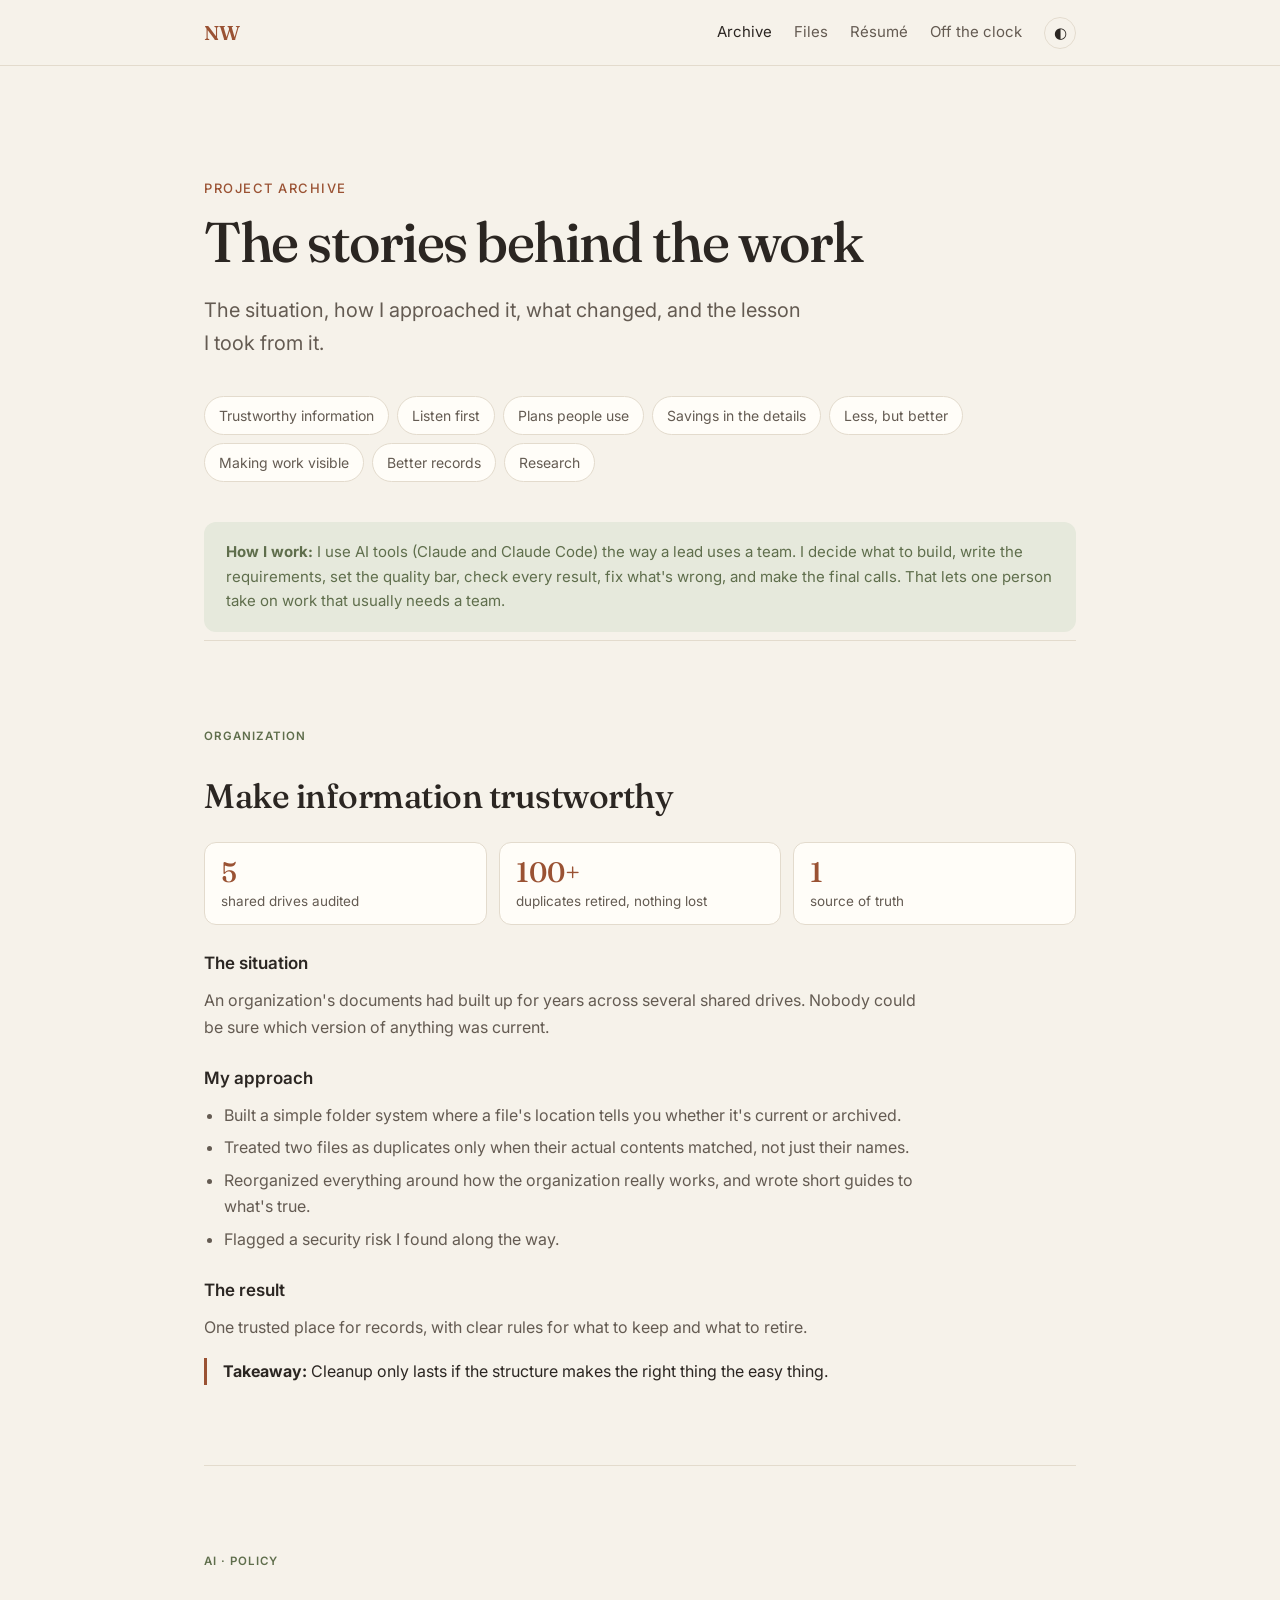
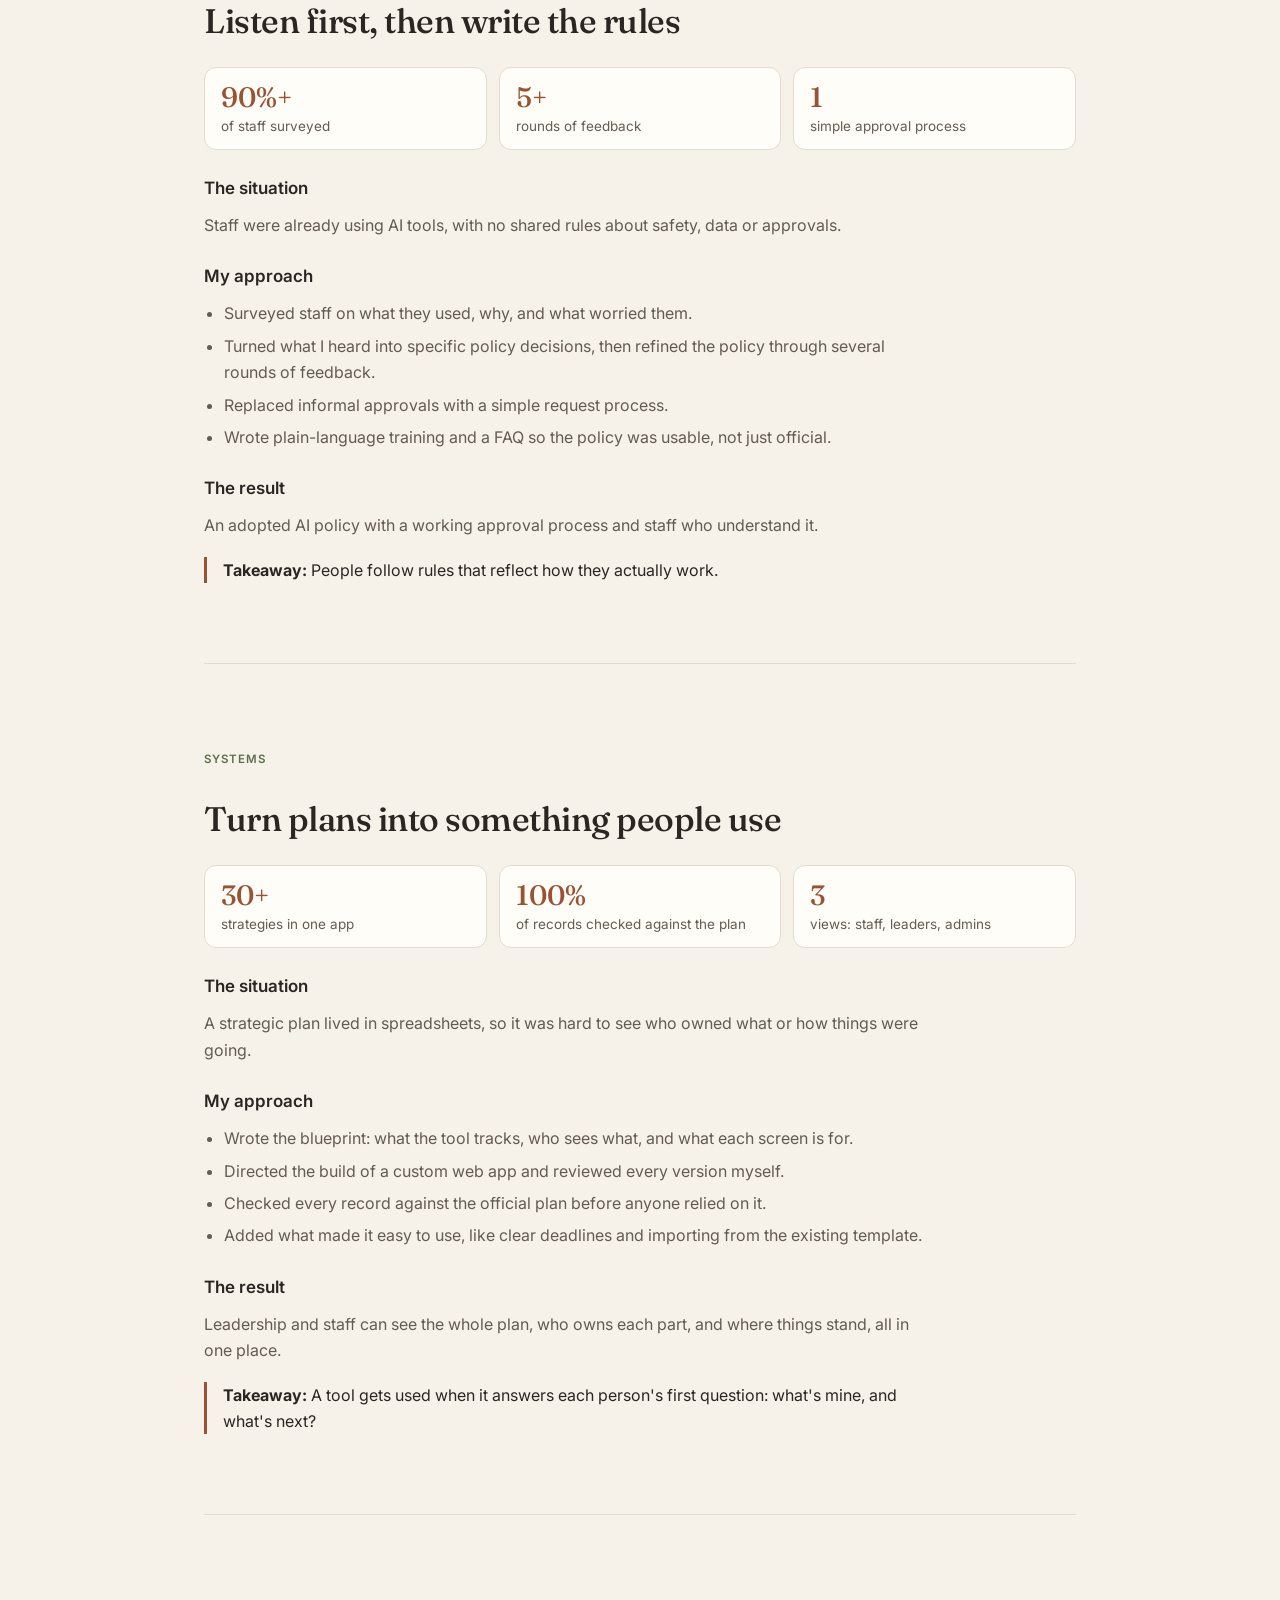
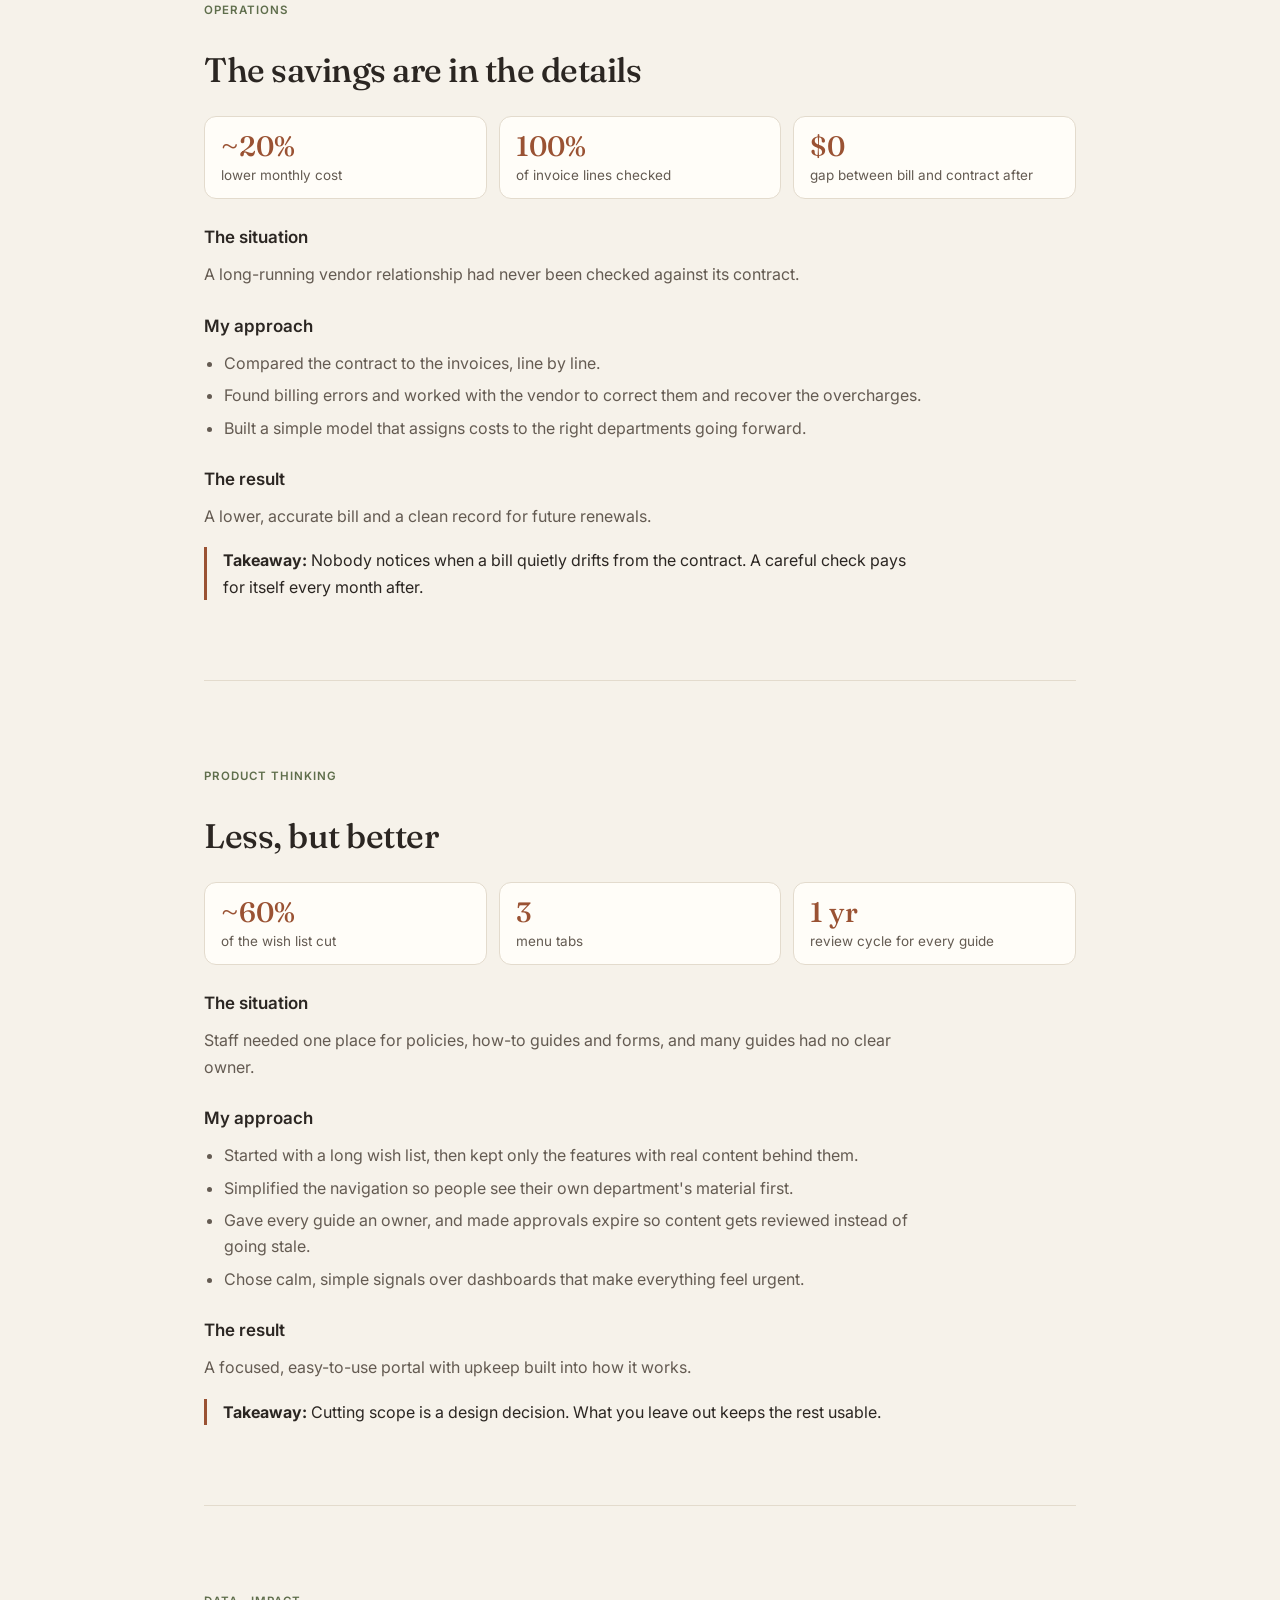
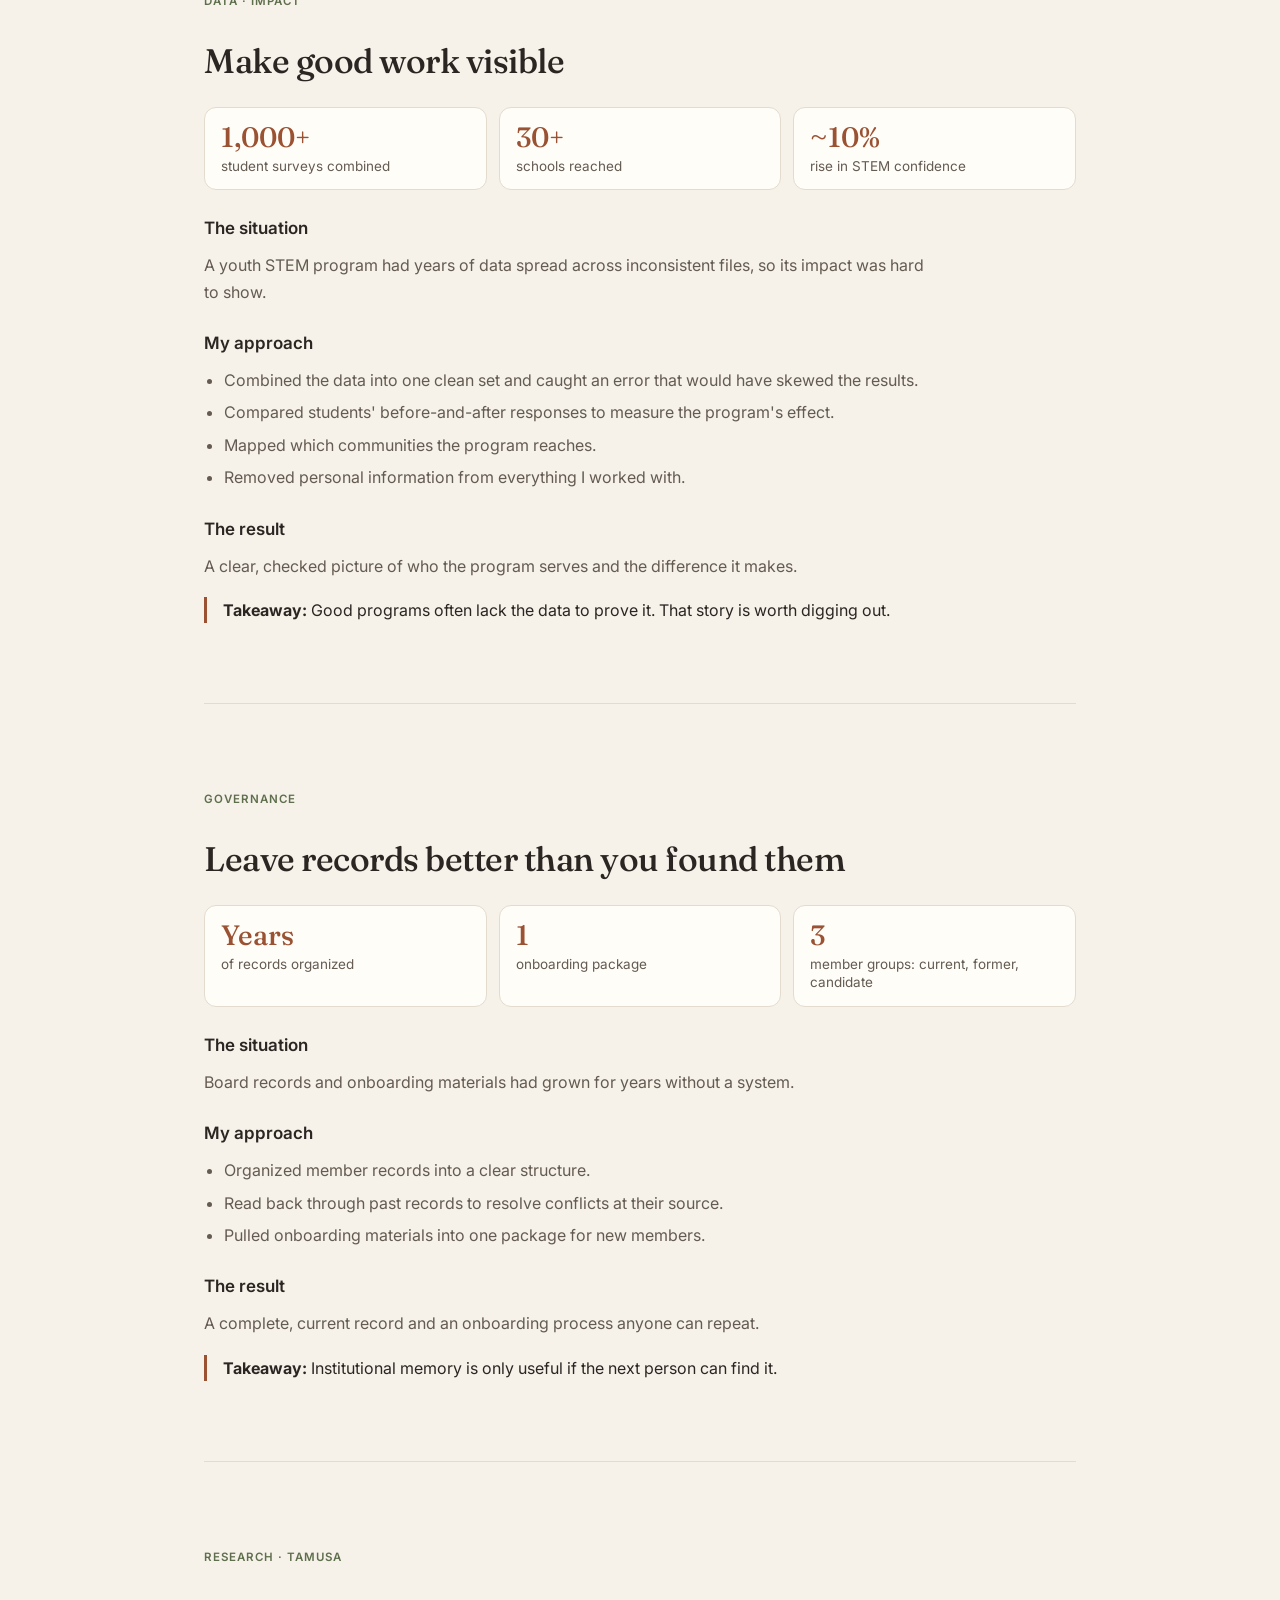
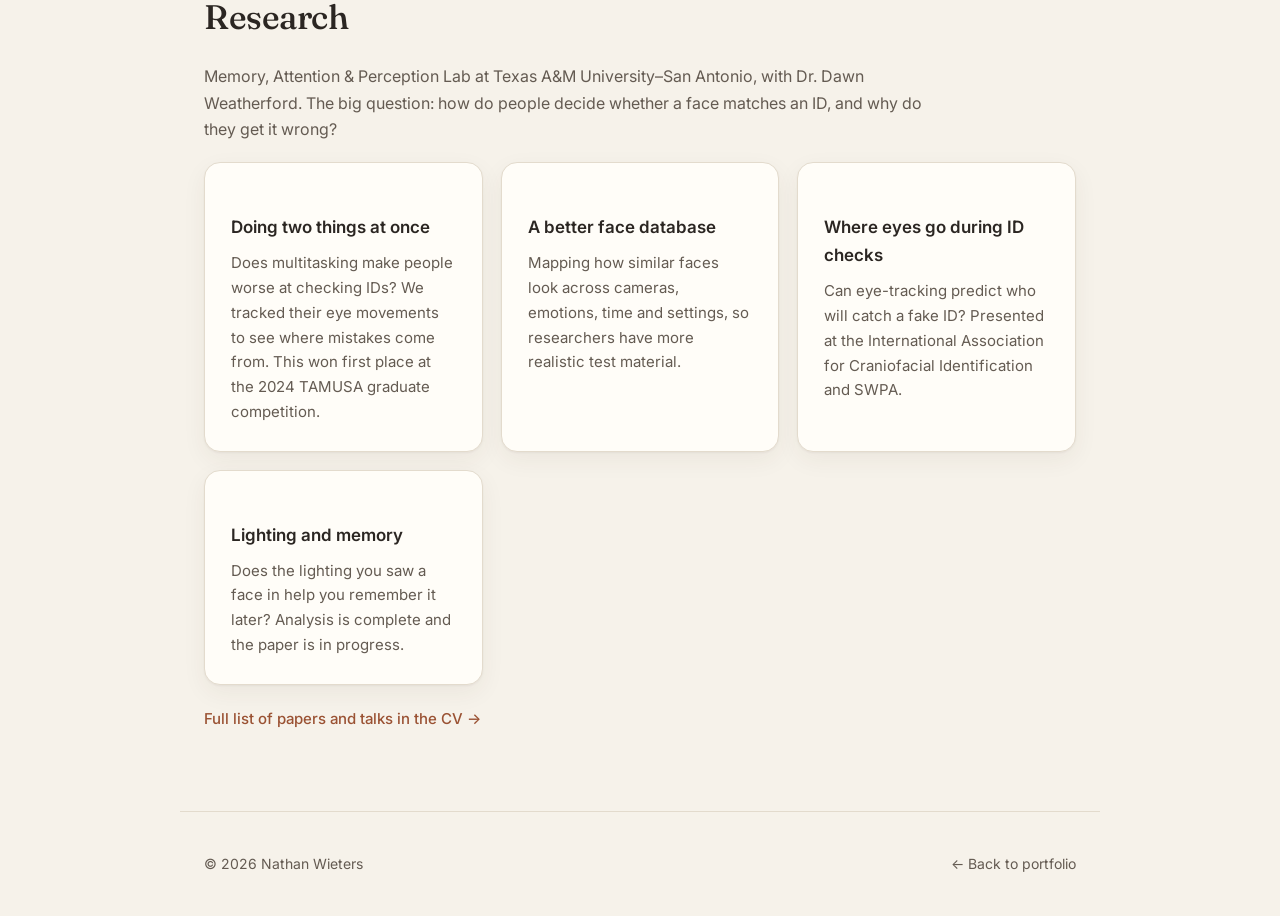
==== commit 7c853c37: "Reframe work as general insights with rounded numbers Co-Authored-By: Claude Opus 5.5 <noreply@anthr" ====
--- a/archive.html
+++ b/archive.html
@@ -28,163 +28,174 @@
   <main>
     <section class="hero" style="padding-bottom:40px">
       <p class="eyebrow">Project archive</p>
-      <h1 style="font-size:clamp(38px,6vw,56px)">The full stories</h1>
-      <p class="lead">What was broken, what I did about it, and what changed. Written in plain language, with the numbers explained.</p>
+      <h1 style="font-size:clamp(38px,6vw,56px)">The stories behind the work</h1>
+      <p class="lead">The situation, how I approached it, what changed, and the lesson I took from it.</p>
       <ul class="toc">
-        <li><a href="#records">Messy files → one source of truth</a></li>
-        <li><a href="#ai">The AI policy</a></li>
-        <li><a href="#kpi">Strategy app</a></li>
-        <li><a href="#vendor">IT bill audit</a></li>
-        <li><a href="#portal">Employee portal</a></li>
-        <li><a href="#workforce">STEM program impact</a></li>
-        <li><a href="#board">Board reporting</a></li>
+        <li><a href="#records">Trustworthy information</a></li>
+        <li><a href="#ai">Listen first</a></li>
+        <li><a href="#kpi">Plans people use</a></li>
+        <li><a href="#vendor">Savings in the details</a></li>
+        <li><a href="#portal">Less, but better</a></li>
+        <li><a href="#workforce">Making work visible</a></li>
+        <li><a href="#board">Better records</a></li>
         <li><a href="#research">Research</a></li>
       </ul>
     </section>
 
     <section class="note-sec">
-      <p class="note"><b>How I work:</b> I use AI tools (Claude and Claude Code) the way a lead uses a team. I decide what to build, write the requirements, set the quality bar, check every result, fix what's wrong, and make the final calls. That's how one person delivered all of this.</p>
+      <p class="note"><b>How I work:</b> I use AI tools (Claude and Claude Code) the way a lead uses a team. I decide what to build, write the requirements, set the quality bar, check every result, fix what's wrong, and make the final calls. That lets one person take on work that usually needs a team.</p>
     </section>
 
     <section id="records" class="case">
       <span class="tag">Organization</span>
-      <h2>Messy files → one source of truth</h2>
-      <div class="stats">
-        <div><b>5</b><span>shared drives audited, file by file</span></div>
-        <div><b>~150</b><span>true duplicates cleared, nothing lost</span></div>
-        <div><b>12 → 1</b><span>competing org charts down to one</span></div>
-      </div>
-      <h3>The problem</h3>
-      <p>Years of policies, contracts and records were spread across five SharePoint sites. Nobody could tell which copy of a document was the real one. There were about a dozen versions of the org chart and six of the employee handbook.</p>
-      <h3>What I did</h3>
-      <ul>
-        <li>Designed a simple four-level folder system where <i>where</i> a file lives tells you whether it's current or archived, so filenames stay clean.</li>
-        <li>Set a strict rule: two files only count as duplicates if their actual contents match, not just their names. That caught look-alikes that were really different.</li>
-        <li>Rebuilt everything around the real departments, and wrote nine short reference guides that answer "what's true?" in one place.</li>
-        <li>Spotted a security risk along the way (passwords stored in plain text) and reported it.</li>
-      </ul>
-      <h3>What changed</h3>
-      <p class="outcome">People stopped guessing. Leadership now works from one verified copy of everything, and there's a clear schedule for what to keep and what to delete.</p>
+      <h2>Make information trustworthy</h2>
+      <div class="stats">
+        <div><b>5</b><span>shared drives audited</span></div>
+        <div><b>100+</b><span>duplicates retired, nothing lost</span></div>
+        <div><b>1</b><span>source of truth</span></div>
+      </div>
+      <h3>The situation</h3>
+      <p>An organization's documents had built up for years across several shared drives. Nobody could be sure which version of anything was current.</p>
+      <h3>My approach</h3>
+      <ul>
+        <li>Built a simple folder system where a file's location tells you whether it's current or archived.</li>
+        <li>Treated two files as duplicates only when their actual contents matched, not just their names.</li>
+        <li>Reorganized everything around how the organization really works, and wrote short guides to what's true.</li>
+        <li>Flagged a security risk I found along the way.</li>
+      </ul>
+      <h3>The result</h3>
+      <p>One trusted place for records, with clear rules for what to keep and what to retire.</p>
+      <p class="outcome"><b>Takeaway:</b> Cleanup only lasts if the structure makes the right thing the easy thing.</p>
     </section>
 
     <section id="ai" class="case">
       <span class="tag">AI · Policy</span>
-      <h2>Writing the company's AI policy</h2>
-      <div class="stats">
-        <div><b>12 of 13</b><span>staff answered the survey</span></div>
-        <div><b>7</b><span>rounds of feedback before adoption</span></div>
-        <div><b>7</b><span>stakeholder meetings I ran</span></div>
-      </div>
-      <h3>The problem</h3>
-      <p>Staff were already using AI tools, with no rules about what's safe, what data can go in, or who approves new accounts.</p>
-      <h3>What I did</h3>
-      <ul>
-        <li>Surveyed staff on what tools they used, for what, and what worried them. Average comfort with AI was 4 out of 5, so the job was guardrails, not persuasion.</li>
-        <li>Turned each survey finding into a specific policy decision, then wrote the AI Use Policy and took it through seven rounds of review.</li>
-        <li>Replaced "just ask someone" with a simple request form, so every AI account has a reason and a sign-off.</li>
-        <li>Wrote a plain-language FAQ, training guides and a multi-year budget for the tools.</li>
-      </ul>
-      <h3>What changed</h3>
-      <p class="outcome">The organization went from informal AI use to an adopted policy with a real approval process, trained staff and a budget it can plan around.</p>
+      <h2>Listen first, then write the rules</h2>
+      <div class="stats">
+        <div><b>90%+</b><span>of staff surveyed</span></div>
+        <div><b>5+</b><span>rounds of feedback</span></div>
+        <div><b>1</b><span>simple approval process</span></div>
+      </div>
+      <h3>The situation</h3>
+      <p>Staff were already using AI tools, with no shared rules about safety, data or approvals.</p>
+      <h3>My approach</h3>
+      <ul>
+        <li>Surveyed staff on what they used, why, and what worried them.</li>
+        <li>Turned what I heard into specific policy decisions, then refined the policy through several rounds of feedback.</li>
+        <li>Replaced informal approvals with a simple request process.</li>
+        <li>Wrote plain-language training and a FAQ so the policy was usable, not just official.</li>
+      </ul>
+      <h3>The result</h3>
+      <p>An adopted AI policy with a working approval process and staff who understand it.</p>
+      <p class="outcome"><b>Takeaway:</b> People follow rules that reflect how they actually work.</p>
     </section>
 
     <section id="kpi" class="case">
-      <span class="tag">Web app</span>
-      <h2>Turning a strategic plan into a live app</h2>
-      <div class="stats">
-        <div><b>34 for 34</b><span>strategies matched the official plan</span></div>
-        <div><b>~4,800</b><span>lines of custom code, directed by me</span></div>
-        <div><b>3</b><span>views: staff, executives, admins</span></div>
-      </div>
-      <h3>The problem</h3>
-      <p>The board-approved strategic plan, with goals broken into strategies, tasks and targets, lived in spreadsheets. It was hard to see who owned what, what was late, or how to report progress to the board.</p>
-      <h3>What I did</h3>
-      <ul>
-        <li>Wrote the full blueprint: what data the app holds, who can see and edit what, and what every screen does.</li>
-        <li>Directed the build with Claude Code and reviewed every iteration myself. Stack: Next.js, Prisma, PostgreSQL, Vercel.</li>
-        <li>Loaded the real plan and checked each of the 34 strategies against the official document. All 34 matched, with no errors.</li>
-        <li>Added what staff actually needed: a "what's due" banner with one-click submit, an Excel importer so nobody re-types the planning template, and a tracker showing who has submitted.</li>
-        <li>Designed board-ready dashboards grounded in proven formats (balanced scorecards, bullet graphs) that clearly separate real numbers from estimates.</li>
-      </ul>
-      <h3>What changed</h3>
-      <p class="outcome">Leadership can see the whole plan, who owns each piece and what's behind, in one place, ready for the year-end board presentation.</p>
+      <span class="tag">Systems</span>
+      <h2>Turn plans into something people use</h2>
+      <div class="stats">
+        <div><b>30+</b><span>strategies in one app</span></div>
+        <div><b>100%</b><span>of records checked against the plan</span></div>
+        <div><b>3</b><span>views: staff, leaders, admins</span></div>
+      </div>
+      <h3>The situation</h3>
+      <p>A strategic plan lived in spreadsheets, so it was hard to see who owned what or how things were going.</p>
+      <h3>My approach</h3>
+      <ul>
+        <li>Wrote the blueprint: what the tool tracks, who sees what, and what each screen is for.</li>
+        <li>Directed the build of a custom web app and reviewed every version myself.</li>
+        <li>Checked every record against the official plan before anyone relied on it.</li>
+        <li>Added what made it easy to use, like clear deadlines and importing from the existing template.</li>
+      </ul>
+      <h3>The result</h3>
+      <p>Leadership and staff can see the whole plan, who owns each part, and where things stand, all in one place.</p>
+      <p class="outcome"><b>Takeaway:</b> A tool gets used when it answers each person's first question: what's mine, and what's next?</p>
     </section>
 
     <section id="vendor" class="case">
-      <span class="tag">Money saved</span>
-      <h2>Catching a vendor overbilling us</h2>
-      <div class="stats">
-        <div><b>~20%</b><span>off the monthly IT bill, ongoing</span></div>
-        <div><b>$0</b><span>gap between the bill and the contract after</span></div>
-      </div>
-      <h3>The problem</h3>
-      <p>Nobody had checked the IT company's bills against the contract in years. User counts were unclear and the rates didn't add up.</p>
-      <h3>What I did</h3>
-      <ul>
-        <li>Read the contract and compared it to every invoice, one line at a time.</li>
-        <li>Found two problems: the wrong rate was being charged, and we were paying for more users and mailboxes than we had.</li>
-        <li>Worked with the vendor to fix the bill and refund the extra charges.</li>
-        <li>Built a cost model that assigns each charge to the right department, so budgets are accurate going forward.</li>
-      </ul>
-      <h3>What changed</h3>
-      <p class="outcome">A bill that matches the contract to the dollar, about 20% lower every month, and a clean paper trail for the next renewal.</p>
+      <span class="tag">Operations</span>
+      <h2>The savings are in the details</h2>
+      <div class="stats">
+        <div><b>~20%</b><span>lower monthly cost</span></div>
+        <div><b>100%</b><span>of invoice lines checked</span></div>
+        <div><b>$0</b><span>gap between bill and contract after</span></div>
+      </div>
+      <h3>The situation</h3>
+      <p>A long-running vendor relationship had never been checked against its contract.</p>
+      <h3>My approach</h3>
+      <ul>
+        <li>Compared the contract to the invoices, line by line.</li>
+        <li>Found billing errors and worked with the vendor to correct them and recover the overcharges.</li>
+        <li>Built a simple model that assigns costs to the right departments going forward.</li>
+      </ul>
+      <h3>The result</h3>
+      <p>A lower, accurate bill and a clean record for future renewals.</p>
+      <p class="outcome"><b>Takeaway:</b> Nobody notices when a bill quietly drifts from the contract. A careful check pays for itself every month after.</p>
     </section>
 
     <section id="portal" class="case">
       <span class="tag">Product thinking</span>
-      <h2>Designing an employee portal people would actually use</h2>
-      <div class="stats">
-        <div><b>19 → 8</b><span>features cut to what has real content</span></div>
-        <div><b>3</b><span>menu tabs, down from a long list</span></div>
-        <div><b>1 year</b><span>before any how-to guide must be re-approved</span></div>
-      </div>
-      <h3>The problem</h3>
-      <p>Policies, how-to guides and forms were scattered, and most department guides were marked "needs update" with nobody responsible for them.</p>
-      <h3>What I did</h3>
-      <ul>
-        <li>Started big (19 possible features), then cut to the 8 with real content behind them. Everything else was parked with a reason, not half-built.</li>
-        <li>Researched how good company intranets are organized and simplified the menu to three tabs. Your own department's policies and guides show up first.</li>
-        <li>Gave every department one named owner for its guides. Approved guides expire after a year and land back in the owner's queue, so nothing silently goes stale.</li>
-        <li>Chose calm over alarm: a simple "2 overdue" count instead of red-yellow-green gauges, and search that tags documents automatically so staff never have to.</li>
-      </ul>
-      <h3>What changed</h3>
-      <p class="outcome">One calm, simple place for staff to find what they need, with ownership built in so it stays current.</p>
+      <h2>Less, but better</h2>
+      <div class="stats">
+        <div><b>~60%</b><span>of the wish list cut</span></div>
+        <div><b>3</b><span>menu tabs</span></div>
+        <div><b>1 yr</b><span>review cycle for every guide</span></div>
+      </div>
+      <h3>The situation</h3>
+      <p>Staff needed one place for policies, how-to guides and forms, and many guides had no clear owner.</p>
+      <h3>My approach</h3>
+      <ul>
+        <li>Started with a long wish list, then kept only the features with real content behind them.</li>
+        <li>Simplified the navigation so people see their own department's material first.</li>
+        <li>Gave every guide an owner, and made approvals expire so content gets reviewed instead of going stale.</li>
+        <li>Chose calm, simple signals over dashboards that make everything feel urgent.</li>
+      </ul>
+      <h3>The result</h3>
+      <p>A focused, easy-to-use portal with upkeep built into how it works.</p>
+      <p class="outcome"><b>Takeaway:</b> Cutting scope is a design decision. What you leave out keeps the rest usable.</p>
     </section>
 
     <section id="workforce" class="case">
       <span class="tag">Data · Impact</span>
-      <h2>Proving a youth STEM program was working</h2>
-      <div class="stats">
-        <div><b>+9%</b><span>rise in STEM confidence after workshops</span></div>
-        <div><b>1,377</b><span>student surveys combined</span></div>
-        <div><b>33</b><span>schools across 7 districts</span></div>
-      </div>
-      <h3>The problem</h3>
-      <p>A program introducing San Antonio students to STEM careers had years of data spread across partial, inconsistent spreadsheets, so there was no way to show its impact.</p>
-      <h3>What I did</h3>
-      <ul>
-        <li>Combined everything into one clean dataset, and caught a file where the columns had shifted. Left alone, that would have quietly scrambled the results.</li>
-        <li>Compared students' before-and-after ratings. Confidence and interest in STEM rose from 3.65 to 3.99 out of 5.</li>
-        <li>Mapped where students live by ZIP code to show which neighborhoods the program reaches.</li>
-        <li>Removed all personal information from every file I worked with or delivered.</li>
-      </ul>
-      <h3>What changed</h3>
-      <p class="outcome">The organization's first clear, error-checked picture of who the program serves and the difference it makes, ready to share with funders and the board.</p>
+      <h2>Make good work visible</h2>
+      <div class="stats">
+        <div><b>1,000+</b><span>student surveys combined</span></div>
+        <div><b>30+</b><span>schools reached</span></div>
+        <div><b>~10%</b><span>rise in STEM confidence</span></div>
+      </div>
+      <h3>The situation</h3>
+      <p>A youth STEM program had years of data spread across inconsistent files, so its impact was hard to show.</p>
+      <h3>My approach</h3>
+      <ul>
+        <li>Combined the data into one clean set and caught an error that would have skewed the results.</li>
+        <li>Compared students' before-and-after responses to measure the program's effect.</li>
+        <li>Mapped which communities the program reaches.</li>
+        <li>Removed personal information from everything I worked with.</li>
+      </ul>
+      <h3>The result</h3>
+      <p>A clear, checked picture of who the program serves and the difference it makes.</p>
+      <p class="outcome"><b>Takeaway:</b> Good programs often lack the data to prove it. That story is worth digging out.</p>
     </section>
 
     <section id="board" class="case">
       <span class="tag">Governance</span>
-      <h2>Getting the board's records in order</h2>
-      <h3>The problem</h3>
-      <p>Board member records, meeting minutes and onboarding materials had piled up for years with no system, leaving real gaps.</p>
-      <h3>What I did</h3>
-      <ul>
-        <li>Organized every board member into current, former and candidate records.</li>
-        <li>Read back through years of minutes to resolve conflicting rules and trace open questions to their source.</li>
-        <li>Pulled scattered onboarding materials into one package for new board members.</li>
-      </ul>
-      <h3>What changed</h3>
-      <p class="outcome">A complete, audit-ready board record and an onboarding process anyone can repeat.</p>
+      <h2>Leave records better than you found them</h2>
+      <div class="stats">
+        <div><b>Years</b><span>of records organized</span></div>
+        <div><b>1</b><span>onboarding package</span></div>
+        <div><b>3</b><span>member groups: current, former, candidate</span></div>
+      </div>
+      <h3>The situation</h3>
+      <p>Board records and onboarding materials had grown for years without a system.</p>
+      <h3>My approach</h3>
+      <ul>
+        <li>Organized member records into a clear structure.</li>
+        <li>Read back through past records to resolve conflicts at their source.</li>
+        <li>Pulled onboarding materials into one package for new members.</li>
+      </ul>
+      <h3>The result</h3>
+      <p>A complete, current record and an onboarding process anyone can repeat.</p>
+      <p class="outcome"><b>Takeaway:</b> Institutional memory is only useful if the next person can find it.</p>
     </section>
 
     <section id="research" class="case">
--- a/styles.css
+++ b/styles.css
@@ -269,3 +269,9 @@
 .stats b { display: block; font-family: "Fraunces", Georgia, serif; font-weight: 500; font-size: 28px; color: var(--accent); line-height: 1.1; }
 .stats span { color: var(--muted); font-size: 13.5px; line-height: 1.35; display: block; margin-top: 4px; }
 .case > p { color: var(--muted); max-width: 720px; }
+
+/* ---------- Insight cards ---------- */
+.card.work .num { font-family: "Fraunces", Georgia, serif; font-size: 15px; color: var(--accent); margin-bottom: 14px; display: block; }
+.card.work h3 { font-size: 23px; margin-bottom: 10px; }
+.card.work .example { display: block; font-size: 13.5px; color: var(--muted); padding-top: 14px; margin-bottom: 14px; border-top: 1px solid var(--line); }
+.card.work .example b { color: var(--text); font-weight: 600; }
